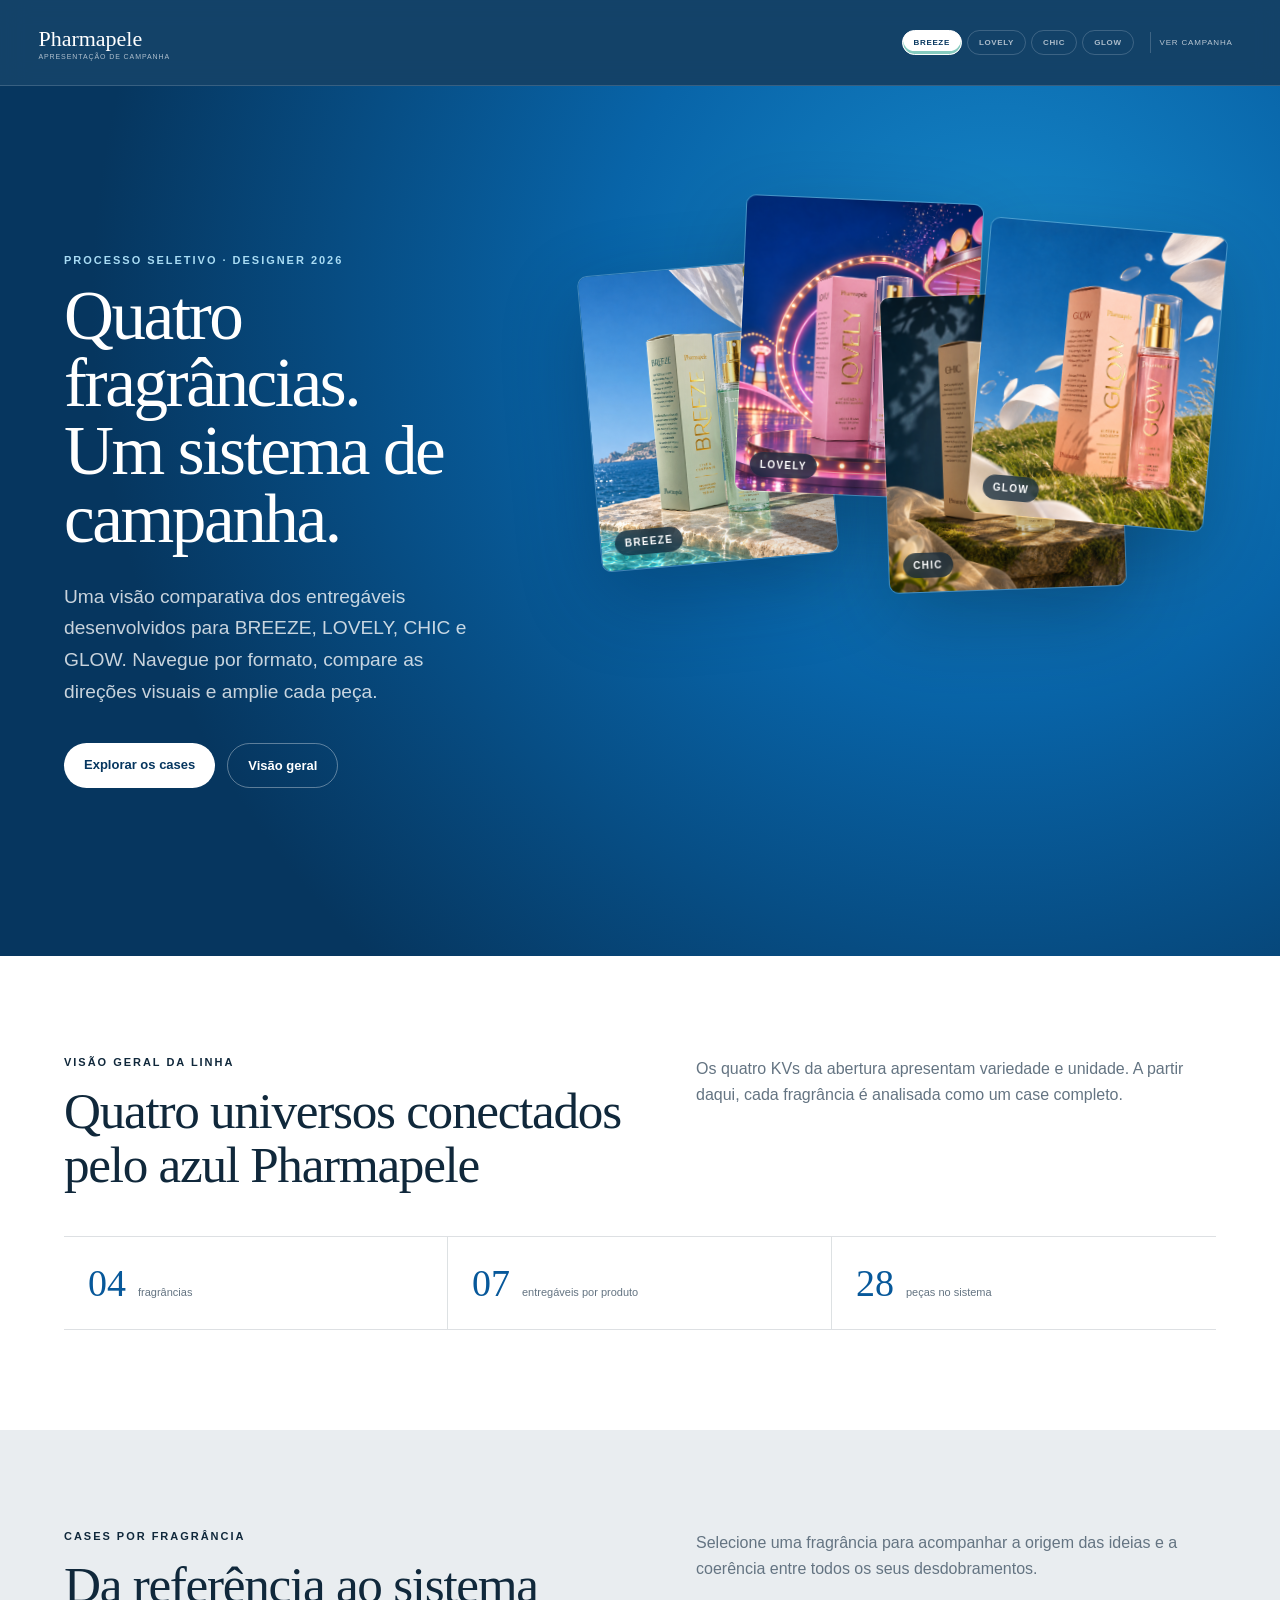
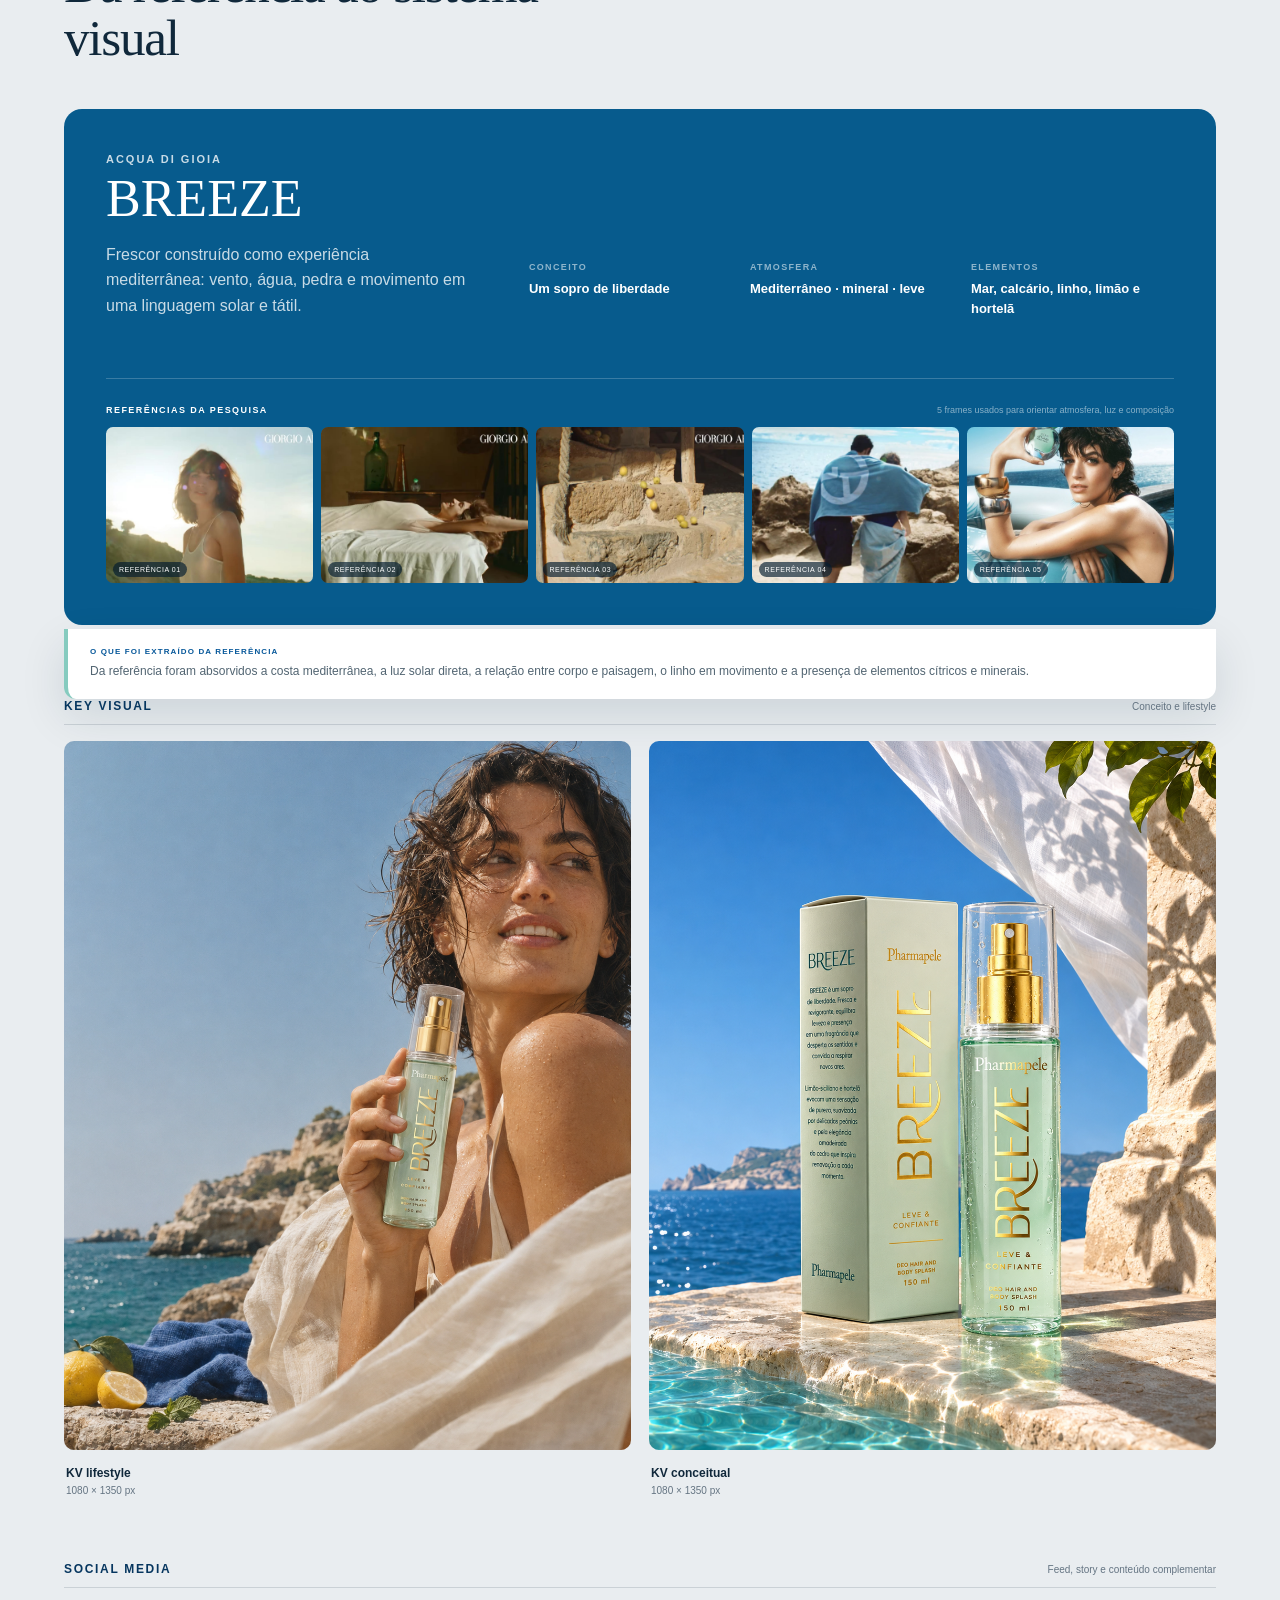
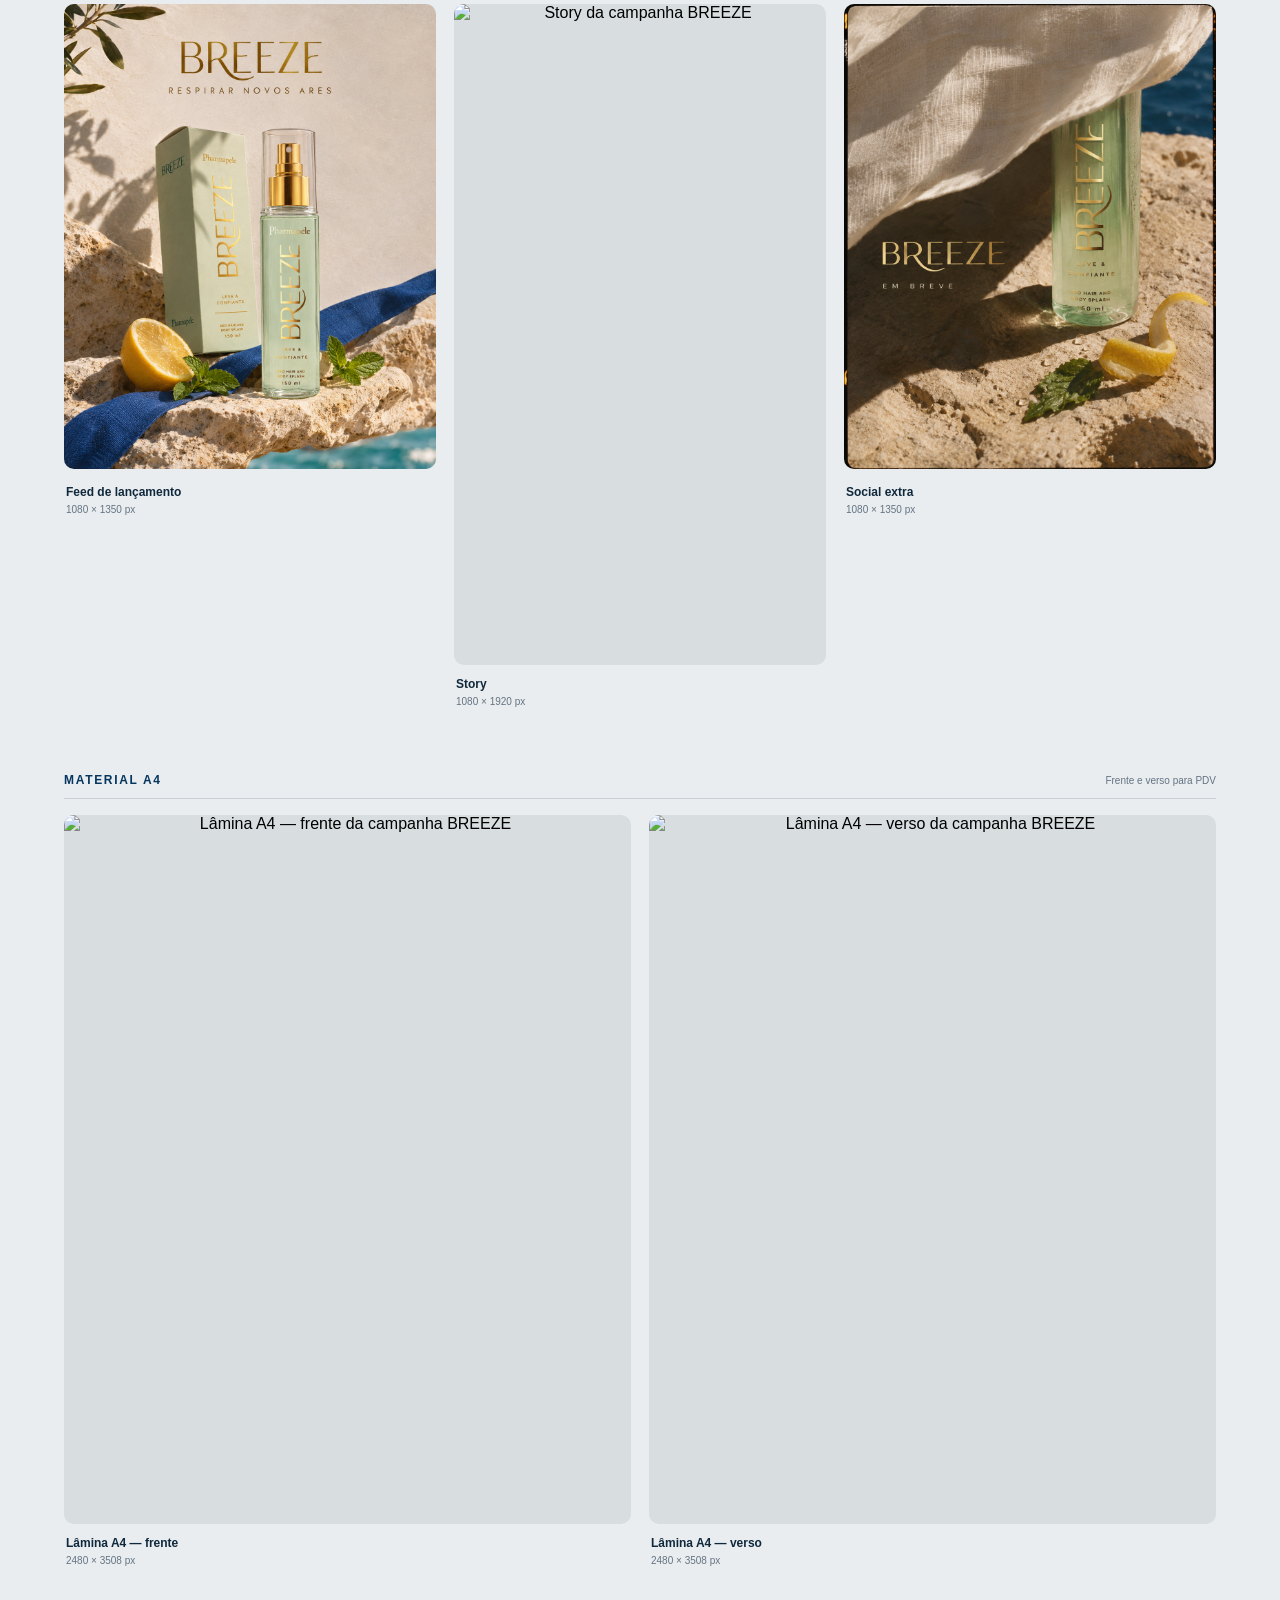
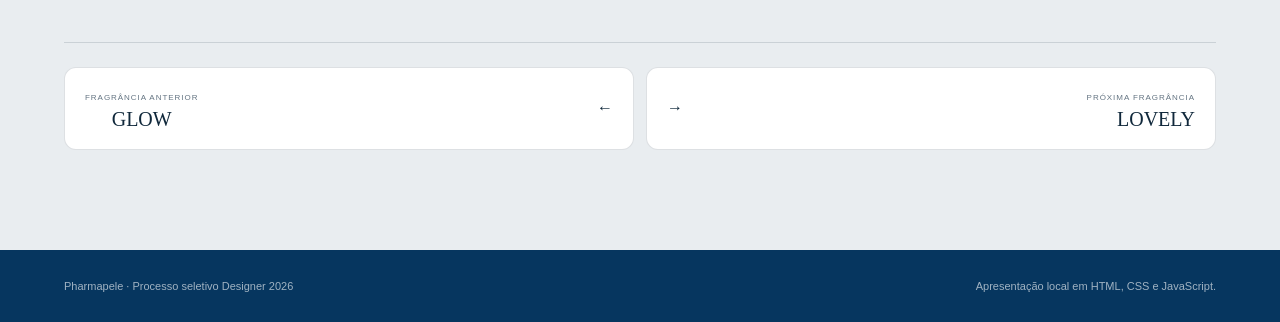
==== index.html @ 41d371fe "Commit inicial" ====
<!doctype html>
<html lang="pt-BR">
<head>
  <meta charset="utf-8">
  <meta name="viewport" content="width=device-width, initial-scale=1">
  <meta name="color-scheme" content="light">
  <title>Pharmapele — Sistema de Campanha</title>
  <link rel="stylesheet" href="styles.css">
</head>
<body>
  <header class="topbar">
    <a class="brand" href="#inicio" aria-label="Voltar ao início">
      <span class="brand-name">Pharmapele</span>
      <span class="brand-label">Apresentação de campanha</span>
    </a>
    <nav class="case-tabs" id="case-product-tabs" aria-label="Selecionar fragrância"></nav>
    <a class="header-scope-link" href="#case">Ver campanha</a>
  </header>

  <main>
    <section class="hero" id="inicio">
      <div class="hero-copy">
        <p class="eyebrow">Processo seletivo · Designer 2026</p>
        <h1>Quatro fragrâncias.<br>Um sistema de campanha.</h1>
        <p class="hero-intro">Uma visão comparativa dos entregáveis desenvolvidos para BREEZE, LOVELY, CHIC e GLOW. Navegue por formato, compare as direções visuais e amplie cada peça.</p>
        <div class="hero-actions">
          <a class="button button-primary" href="#case">Explorar os cases</a>
          <a class="button button-secondary" href="#visao-geral">Visão geral</a>
        </div>
      </div>
      <div class="hero-products" id="hero-products" aria-label="Produtos da campanha"></div>
    </section>

    <section class="scope" id="visao-geral">
      <div class="section-heading">
        <div>
          <p class="eyebrow">Visão geral da linha</p>
          <h2>Quatro universos conectados pelo azul Pharmapele</h2>
        </div>
        <p>Os quatro KVs da abertura apresentam variedade e unidade. A partir daqui, cada fragrância é analisada como um case completo.</p>
      </div>
      <div class="scope-summary">
        <div><strong>04</strong><span>fragrâncias</span></div>
        <div><strong>07</strong><span>entregáveis por produto</span></div>
        <div><strong>28</strong><span>peças no sistema</span></div>
      </div>
    </section>

    <section class="workspace" id="case">
      <div class="section-heading">
        <div>
          <p class="eyebrow">Cases por fragrância</p>
          <h2>Da referência ao sistema visual</h2>
        </div>
        <p>Selecione uma fragrância para acompanhar a origem das ideias e a coerência entre todos os seus desdobramentos.</p>
      </div>
      <div class="workspace-view" id="workspace-view"></div>
    </section>
  </main>

  <footer>
    <p>Pharmapele · Processo seletivo Designer 2026</p>
    <p>Apresentação local em HTML, CSS e JavaScript.</p>
  </footer>

  <dialog class="lightbox" id="lightbox" aria-labelledby="lightbox-title">
    <div class="lightbox-toolbar">
      <div>
        <span id="lightbox-product"></span>
        <h2 id="lightbox-title"></h2>
        <p id="lightbox-meta"></p>
      </div>
      <button class="icon-button" id="lightbox-close" type="button" aria-label="Fechar visualização">×</button>
    </div>
    <div class="lightbox-stage">
      <button class="lightbox-nav previous" id="lightbox-prev" type="button" aria-label="Imagem anterior">‹</button>
      <img id="lightbox-image" src="" alt="">
      <button class="lightbox-nav next" id="lightbox-next" type="button" aria-label="Próxima imagem">›</button>
    </div>
  </dialog>

  <script src="script.js"></script>
</body>
</html>
---- styles.css ----
:root {
  --blue: #07589a;
  --blue-deep: #06365f;
  --ink: #10283b;
  --muted: #647482;
  --paper: #f5f4ef;
  --white: #fff;
  --line: rgba(16, 40, 59, .14);
  --shadow: 0 18px 45px rgba(12, 38, 58, .12);
  --radius: 18px;
}

* { box-sizing: border-box; }
html { scroll-behavior: smooth; }
body {
  margin: 0;
  color: var(--ink);
  background: var(--paper);
  font-family: Inter, "Segoe UI", Arial, sans-serif;
  -webkit-font-smoothing: antialiased;
}
button, a { -webkit-tap-highlight-color: transparent; }
button { font: inherit; }
a { color: inherit; }
img { display: block; max-width: 100%; }

.topbar {
  position: sticky;
  z-index: 20;
  top: 0;
  display: flex;
  align-items: center;
  justify-content: space-between;
  min-height: 86px;
  padding: 9px clamp(18px, 3vw, 48px);
  color: var(--white);
  background: rgba(5, 55, 96, .94);
  border-bottom: 1px solid rgba(255,255,255,.16);
  backdrop-filter: blur(14px);
}
.brand { display: flex; flex-direction: column; flex: 0 0 auto; gap: 1px; margin-right: 24px; text-decoration: none; }
.brand-name { font-family: Georgia, serif; font-size: 22px; }
.brand-label { font-size: 7px; letter-spacing: .13em; text-transform: uppercase; opacity: .66; }
.case-tabs { display: flex; align-items: center; justify-content: center; gap: 5px; margin-left: auto; }
.case-tab { padding: 7px 11px; color: rgba(255,255,255,.65); background: transparent; border: 1px solid rgba(255,255,255,.18); border-radius: 999px; font-size: 8px; font-weight: 800; letter-spacing: .08em; cursor: pointer; }
.case-tab:hover { color: white; border-color: rgba(255,255,255,.5); }
.case-tab.active { color: var(--blue-deep); background: white; border-color: white; box-shadow: inset 0 -3px 0 var(--accent); }
.header-scope-link { flex: 0 0 auto; margin-left: 16px; padding: 6px 9px; color: rgba(255,255,255,.7); border-left: 1px solid rgba(255,255,255,.18); font-size: 8px; letter-spacing: .1em; text-decoration: none; text-transform: uppercase; }

main > section { padding: 100px clamp(24px, 5vw, 80px); }
.hero {
  min-height: calc(100vh - 76px);
  display: grid;
  grid-template-columns: minmax(330px, .82fr) minmax(520px, 1.18fr);
  align-items: center;
  gap: clamp(50px, 7vw, 120px);
  overflow: hidden;
  color: white;
  background: radial-gradient(circle at 78% 25%, #1688ca 0, #0864a8 33%, #06365f 76%);
}
.eyebrow { margin: 0 0 16px; font-size: 11px; font-weight: 700; letter-spacing: .18em; text-transform: uppercase; }
.hero .eyebrow { color: #a9dcf4; }
h1, h2, h3, p { margin-top: 0; }
h1 { margin-bottom: 28px; font-family: Georgia, serif; font-size: clamp(46px, 5.4vw, 82px); font-weight: 400; line-height: .98; letter-spacing: -.035em; }
.hero-intro { max-width: 590px; color: rgba(255,255,255,.78); font-size: clamp(16px, 1.5vw, 20px); line-height: 1.65; }
.hero-actions { display: flex; flex-wrap: wrap; gap: 12px; margin-top: 36px; }
.button { padding: 14px 20px; border-radius: 999px; font-size: 13px; font-weight: 700; text-decoration: none; }
.button-primary { color: var(--blue-deep); background: white; }
.button-secondary { color: white; border: 1px solid rgba(255,255,255,.35); }

.hero-products { position: relative; height: min(70vw, 670px); min-height: 530px; }
.hero-card {
  position: absolute;
  width: 38%;
  overflow: hidden;
  border: 1px solid rgba(255,255,255,.24);
  border-radius: 10px;
  box-shadow: 0 28px 80px rgba(0, 28, 54, .32);
  transform: rotate(var(--rotate));
  transition: transform .35s ease;
}
.hero-card:hover { transform: rotate(0) translateY(-10px); z-index: 5; }
.hero-card img { width: 100%; aspect-ratio: 4/5; object-fit: cover; }
.hero-card:nth-child(1) { left: 0; top: 12%; --rotate: -5deg; }
.hero-card:nth-child(2) { left: 24%; top: 2%; --rotate: 2.5deg; }
.hero-card:nth-child(3) { left: 47%; top: 16%; --rotate: -2deg; }
.hero-card:nth-child(4) { left: 62%; top: 6%; --rotate: 5deg; }
.hero-card span { position: absolute; left: 14px; bottom: 14px; padding: 7px 10px; color: white; background: rgba(4,31,53,.7); border-radius: 999px; font-size: 10px; font-weight: 800; letter-spacing: .13em; backdrop-filter: blur(8px); }

.section-heading { display: flex; justify-content: space-between; gap: 50px; margin-bottom: 44px; }
.section-heading > p { max-width: 520px; color: var(--muted); line-height: 1.65; }
h2 { margin-bottom: 0; font-family: Georgia, serif; font-size: clamp(34px, 4vw, 58px); font-weight: 400; line-height: 1.05; letter-spacing: -.025em; }
.scope { background: white; }
.scope-summary { display: grid; grid-template-columns: repeat(3, 1fr); border-top: 1px solid var(--line); border-bottom: 1px solid var(--line); }
.scope-summary div { display: flex; align-items: baseline; gap: 12px; padding: 24px; border-right: 1px solid var(--line); }
.scope-summary div:last-child { border-right: 0; }
.scope-summary strong { color: var(--blue); font: 38px Georgia, serif; }
.scope-summary span { color: var(--muted); font-size: 11px; }
.scope-grid { display: grid; grid-template-columns: repeat(7, 1fr); gap: 12px; }
.scope-card { min-height: 165px; padding: 20px; background: var(--paper); border: 1px solid var(--line); border-radius: 12px; }
.scope-number { display: block; margin-bottom: 38px; color: var(--blue); font: 38px Georgia, serif; }
.scope-card h3 { margin-bottom: 7px; font-size: 13px; }
.scope-card p { margin: 0; color: var(--muted); font-size: 11px; line-height: 1.45; }

.workspace { background: #e9edf0; }
.filter-label { display: block; margin-bottom: 10px; color: var(--muted); font-size: 9px; font-weight: 800; letter-spacing: .17em; text-transform: uppercase; }
.filter-bar { display: flex; flex-wrap: wrap; gap: 8px; }
.deliverable-filter-groups { align-items: flex-end; gap: 12px 18px; }
.filter-cluster { display: flex; flex-wrap: wrap; align-items: center; gap: 7px; padding-right: 18px; border-right: 1px solid var(--line); }
.filter-cluster:last-child { padding-right: 0; border-right: 0; }
.filter-cluster-name { margin-right: 3px; padding: 10px 12px; color: var(--ink); background: rgba(255,255,255,.62); border: 1px solid rgba(16,40,59,.2); border-radius: 999px; font-size: 9px; font-weight: 800; letter-spacing: .12em; text-transform: uppercase; cursor: pointer; }
.filter-cluster-name:hover { background: white; border-color: rgba(16,40,59,.38); }
.filter-cluster-name.active { color: white; background: var(--blue); border-color: var(--blue); }
.filter-button { padding: 10px 15px; color: var(--muted); background: transparent; border: 1px solid var(--line); border-radius: 999px; cursor: pointer; }
.filter-button:hover { color: var(--ink); border-color: rgba(16,40,59,.35); }
.filter-button.active { color: white; background: var(--blue-deep); border-color: var(--blue-deep); }
.matrix-wrap { overflow-x: auto; padding-bottom: 10px; }
.matrix { display: grid; gap: 10px; align-items: start; }
.matrix-head { padding: 13px 10px; font-size: 11px; font-weight: 800; letter-spacing: .14em; text-transform: uppercase; }
.matrix-head.product { border-top: 3px solid var(--accent); }
.matrix-head.deliverable { min-width: 0; border-top: 3px solid rgba(7,88,154,.26); }
.matrix-head.deliverable span { display: block; margin-bottom: 5px; color: var(--blue); font-size: 7px; letter-spacing: .12em; }
.matrix-head.deliverable strong { display: block; overflow: hidden; font-size: 9px; letter-spacing: .08em; text-overflow: ellipsis; white-space: nowrap; }
.matrix-product-label { display: flex; min-height: 120px; flex-direction: column; justify-content: center; padding: 16px; color: white; background: var(--product-panel); border-left: 4px solid var(--accent); border-radius: 10px; }
.matrix-product-label strong { font: 23px Georgia, serif; }
.matrix-product-label span { margin-top: 7px; color: rgba(255,255,255,.68); font-size: 8px; line-height: 1.35; }
.matrix .art-card { align-self: start; width: 100%; }
.matrix .art-card img,
.matrix .art-card.story img { height: auto; aspect-ratio: 4 / 5; object-fit: cover; object-position: top; }
.matrix-group-label { grid-column: 1 / -1; margin-top: 16px; padding: 12px 14px 8px; color: var(--blue-deep); border-bottom: 1px solid rgba(16,40,59,.18); font-size: 10px; font-weight: 800; letter-spacing: .16em; text-transform: uppercase; }
.product-carousels { display: grid; gap: 34px; }
.product-carousel { min-width: 0; padding: 20px; background: rgba(255,255,255,.62); border: 1px solid rgba(16,40,59,.1); border-radius: 16px; box-shadow: 0 12px 32px rgba(12,38,58,.06); }
.carousel-header { display: flex; align-items: center; justify-content: space-between; gap: 20px; margin-bottom: 15px; }
.carousel-title { display: flex; align-items: center; gap: 14px; min-width: 0; }
.carousel-title::before { content: ""; width: 4px; height: 34px; flex: 0 0 auto; background: var(--accent); border-radius: 999px; }
.carousel-title strong { display: block; font: 25px Georgia, serif; }
.carousel-title span { display: block; margin-top: 2px; color: var(--muted); font-size: 9px; }
.carousel-actions { display: flex; gap: 6px; }
.carousel-control { width: 32px; height: 32px; padding: 0; color: var(--blue-deep); background: white; border: 1px solid var(--line); border-radius: 50%; font-size: 20px; line-height: 1; cursor: pointer; }
.carousel-control:hover { color: white; background: var(--blue); border-color: var(--blue); }
.carousel-track { display: flex; gap: 14px; overflow-x: auto; padding: 2px 2px 12px; scroll-behavior: smooth; scroll-snap-type: x mandatory; scrollbar-width: thin; scrollbar-color: rgba(7,88,154,.4) rgba(7,88,154,.08); }
.carousel-track::-webkit-scrollbar { height: 6px; }
.carousel-track::-webkit-scrollbar-track { background: rgba(7,88,154,.08); border-radius: 999px; }
.carousel-track::-webkit-scrollbar-thumb { background: rgba(7,88,154,.4); border-radius: 999px; }
.carousel-item { flex: 0 0 clamp(235px, 23vw, 310px); margin: 0; scroll-snap-align: start; content-visibility: auto; contain-intrinsic-size: 280px 390px; }
.carousel-item .art-card { width: 100%; }
.carousel-item .art-card img,
.carousel-item .art-card.story img { width: 100%; height: auto; aspect-ratio: 4 / 5; object-fit: cover; object-position: top; }
.carousel-item figcaption { display: flex; align-items: flex-start; justify-content: space-between; gap: 10px; padding: 10px 2px 0; }
.carousel-item figcaption div { min-width: 0; }
.carousel-item figcaption strong { display: block; overflow: hidden; font-size: 10px; text-overflow: ellipsis; white-space: nowrap; }
.carousel-item figcaption span { color: var(--muted); font-size: 8px; }
.carousel-group-tag { flex: 0 0 auto; padding: 4px 6px; color: var(--blue); background: rgba(7,88,154,.08); border-radius: 999px; font-size: 7px; font-weight: 800; letter-spacing: .08em; text-transform: uppercase; }
.matrix-label { display: flex; flex-direction: column; justify-content: center; padding: 14px; background: rgba(255,255,255,.55); border-radius: 10px; }
.matrix-label strong { font-size: 13px; }
.matrix-label span { margin-top: 5px; color: var(--muted); font-size: 10px; }
.art-card { position: relative; overflow: hidden; padding: 0; background: #d8dde0; border: 0; border-radius: 10px; cursor: zoom-in; }
.art-card img { width: 100%; height: 100%; aspect-ratio: 4/5; object-fit: cover; transition: transform .4s ease; }
.art-card.story img { aspect-ratio: 9/16; }
.art-card:hover img { transform: scale(1.025); }
.art-card::after { content: "Ampliar"; position: absolute; right: 10px; bottom: 10px; padding: 6px 9px; color: white; background: rgba(5,40,65,.72); border-radius: 999px; font-size: 9px; font-weight: 700; letter-spacing: .08em; opacity: 0; transform: translateY(5px); transition: .25s; }
.art-card:hover::after { opacity: 1; transform: none; }

.workspace-view { animation: reveal .35s ease; }
@keyframes reveal { from { opacity: 0; transform: translateY(8px); } }
.campaign-intro { display: grid; grid-template-columns: .72fr 1.28fr; gap: 60px; align-items: end; margin: 32px 0; padding: 42px; color: white; background: var(--panel); border-radius: var(--radius); }
.campaign-intro h3 { margin-bottom: 14px; font: 52px Georgia, serif; }
.campaign-intro p { margin-bottom: 0; color: rgba(255,255,255,.78); line-height: 1.6; }
.campaign-meta { display: grid; grid-template-columns: repeat(3, 1fr); gap: 18px; }
.campaign-meta span { display: block; margin-bottom: 7px; color: rgba(255,255,255,.55); font-size: 9px; font-weight: 700; letter-spacing: .15em; text-transform: uppercase; }
.campaign-meta strong { font-size: 13px; line-height: 1.45; }
.reference-block { grid-column: 1 / -1; padding-top: 26px; border-top: 1px solid rgba(255,255,255,.2); }
.reference-heading { display: flex; justify-content: space-between; gap: 20px; margin-bottom: 12px; }
.reference-heading strong { font-size: 9px; letter-spacing: .16em; text-transform: uppercase; }
.reference-heading span { color: rgba(255,255,255,.52); font-size: 9px; }
.reference-gallery { display: grid; grid-template-columns: repeat(5, minmax(0, 1fr)); gap: 8px; }
.reference-gallery figure { position: relative; margin: 0; overflow: hidden; background: rgba(255,255,255,.08); border-radius: 7px; }
.reference-gallery img { width: 100%; aspect-ratio: 4 / 3; object-fit: cover; filter: saturate(.92); transition: transform .35s ease, filter .35s ease; }
.reference-gallery figure:hover img { transform: scale(1.035); filter: saturate(1.05); }
.reference-gallery figcaption { position: absolute; left: 7px; bottom: 6px; padding: 4px 6px; color: white; background: rgba(3,28,48,.66); border-radius: 999px; font-size: 7px; letter-spacing: .08em; text-transform: uppercase; }
.reference-extraction { grid-column: 1 / -1; margin: -28px 0 0; padding: 18px 22px; color: var(--ink); background: white; border-left: 4px solid var(--accent); border-radius: 0 0 12px 12px; box-shadow: var(--shadow); }
.reference-extraction span { display: block; margin-bottom: 6px; color: var(--blue); font-size: 8px; font-weight: 800; letter-spacing: .14em; text-transform: uppercase; }
.reference-extraction p { margin: 0; color: #526572; font-size: 12px; line-height: 1.6; }
.campaign-groups { display: grid; gap: 42px; }
.campaign-group { min-width: 0; }
.campaign-group-heading { display: flex; align-items: baseline; justify-content: space-between; gap: 20px; margin: 0 0 16px; padding-bottom: 11px; border-bottom: 1px solid var(--line); }
.campaign-group-heading h4 { margin: 0; color: var(--blue-deep); font-size: 12px; letter-spacing: .14em; text-transform: uppercase; }
.campaign-group-heading span { color: var(--muted); font-size: 10px; }
.campaign-group-grid { display: grid; grid-template-columns: repeat(var(--columns), minmax(0, 1fr)); gap: 18px; align-items: start; }
.campaign-item { margin: 0; }
.campaign-item .art-card { width: 100%; }
.campaign-item figcaption { padding: 12px 2px 22px; }
.campaign-item strong { display: block; font-size: 12px; }
.campaign-item span { color: var(--muted); font-size: 10px; }
.case-navigation { display: grid; grid-template-columns: 1fr 1fr; gap: 12px; margin-top: 52px; padding-top: 24px; border-top: 1px solid var(--line); }
.case-nav-button { display: flex; align-items: center; justify-content: space-between; padding: 18px 20px; color: var(--ink); background: white; border: 1px solid var(--line); border-radius: 12px; cursor: pointer; }
.case-nav-button:hover { border-color: rgba(7,88,154,.45); box-shadow: 0 10px 24px rgba(12,38,58,.08); }
.case-nav-button.next { text-align: right; }
.case-nav-button span { color: var(--muted); font-size: 8px; letter-spacing: .12em; text-transform: uppercase; }
.case-nav-button strong { display: block; margin-top: 4px; font: 20px Georgia, serif; }

footer { display: flex; justify-content: space-between; gap: 20px; padding: 30px clamp(24px, 5vw, 80px); color: rgba(255,255,255,.62); background: var(--blue-deep); font-size: 11px; }
footer p { margin: 0; }

.lightbox { width: min(96vw, 1500px); height: 94vh; padding: 0; color: white; background: #071722; border: 0; border-radius: 14px; box-shadow: 0 30px 100px rgba(0,0,0,.55); }
.lightbox::backdrop { background: rgba(1,13,22,.88); backdrop-filter: blur(7px); }
.lightbox-toolbar { display: flex; align-items: flex-start; justify-content: space-between; min-height: 86px; padding: 18px 22px; border-bottom: 1px solid rgba(255,255,255,.12); }
.lightbox-toolbar span { color: #80c5ee; font-size: 9px; font-weight: 800; letter-spacing: .16em; }
.lightbox-toolbar h2 { margin: 4px 0; font: 20px Inter, sans-serif; }
.lightbox-toolbar p { margin: 0; color: rgba(255,255,255,.55); font-size: 11px; }
.icon-button { color: white; background: transparent; border: 0; font-size: 34px; cursor: pointer; }
.lightbox-stage { position: relative; display: grid; place-items: center; height: calc(94vh - 86px); padding: 22px 80px; }
.lightbox-stage img { max-width: 100%; max-height: 100%; object-fit: contain; box-shadow: 0 18px 60px rgba(0,0,0,.3); }
.lightbox-nav { position: absolute; z-index: 2; top: 50%; width: 48px; height: 48px; color: white; background: rgba(255,255,255,.1); border: 1px solid rgba(255,255,255,.18); border-radius: 50%; font-size: 34px; cursor: pointer; transform: translateY(-50%); }
.lightbox-nav:hover { background: rgba(255,255,255,.2); }
.lightbox-nav.previous { left: 18px; }
.lightbox-nav.next { right: 18px; }

@media (max-width: 1050px) {
  .topbar { overflow-x: auto; }
  .hero { grid-template-columns: 1fr; padding-top: 80px; }
  .hero-products { height: 560px; }
  .scope-grid { grid-template-columns: repeat(4, 1fr); }
  .campaign-group-grid { grid-template-columns: repeat(2, minmax(0, 1fr)); }
}
@media (max-width: 720px) {
  .topbar { min-height: 78px; padding-left: 14px; padding-right: 14px; }
  .brand { position: sticky; left: 0; z-index: 2; padding-right: 14px; background: var(--blue-deep); }
  .brand-label, .header-scope-link { display: none; }
  .case-tabs { min-width: 300px; margin-left: 4px; }
  main > section { padding: 72px 20px; }
  .hero { min-height: auto; }
  .hero-products { min-height: 400px; height: 100vw; }
  .hero-card { width: 46%; }
  .hero-card:nth-child(1) { left: 0; }
  .hero-card:nth-child(2) { left: 25%; }
  .hero-card:nth-child(3) { left: 45%; top: 23%; }
  .hero-card:nth-child(4) { left: 54%; top: 7%; }
  .section-heading { display: block; }
  .section-heading > p { margin-top: 18px; }
  .scope-grid { grid-template-columns: repeat(2, 1fr); }
  .campaign-intro { grid-template-columns: 1fr; padding: 28px; }
  .campaign-meta { grid-template-columns: 1fr; }
  .reference-gallery { grid-template-columns: repeat(5, 120px); overflow-x: auto; padding-bottom: 6px; }
  .product-carousel { padding: 14px; }
  .carousel-item { flex-basis: min(76vw, 280px); }
  .scope-summary { grid-template-columns: 1fr; }
  .scope-summary div { border-right: 0; border-bottom: 1px solid var(--line); }
  .scope-summary div:last-child { border-bottom: 0; }
  .campaign-group-grid { gap: 10px; }
  .lightbox-stage { padding: 16px 54px; }
  footer { display: block; }
  footer p + p { margin-top: 8px; }
}
@media (max-width: 430px) {
  .scope-grid, .campaign-group-grid { grid-template-columns: 1fr; }
  .filter-cluster { width: 100%; padding: 0 0 10px; border-right: 0; border-bottom: 1px solid var(--line); }
  .filter-cluster:last-child { border-bottom: 0; }
}

@media (prefers-reduced-motion: reduce) {
  html { scroll-behavior: auto; }
  *, *::before, *::after { transition: none !important; animation: none !important; }
}
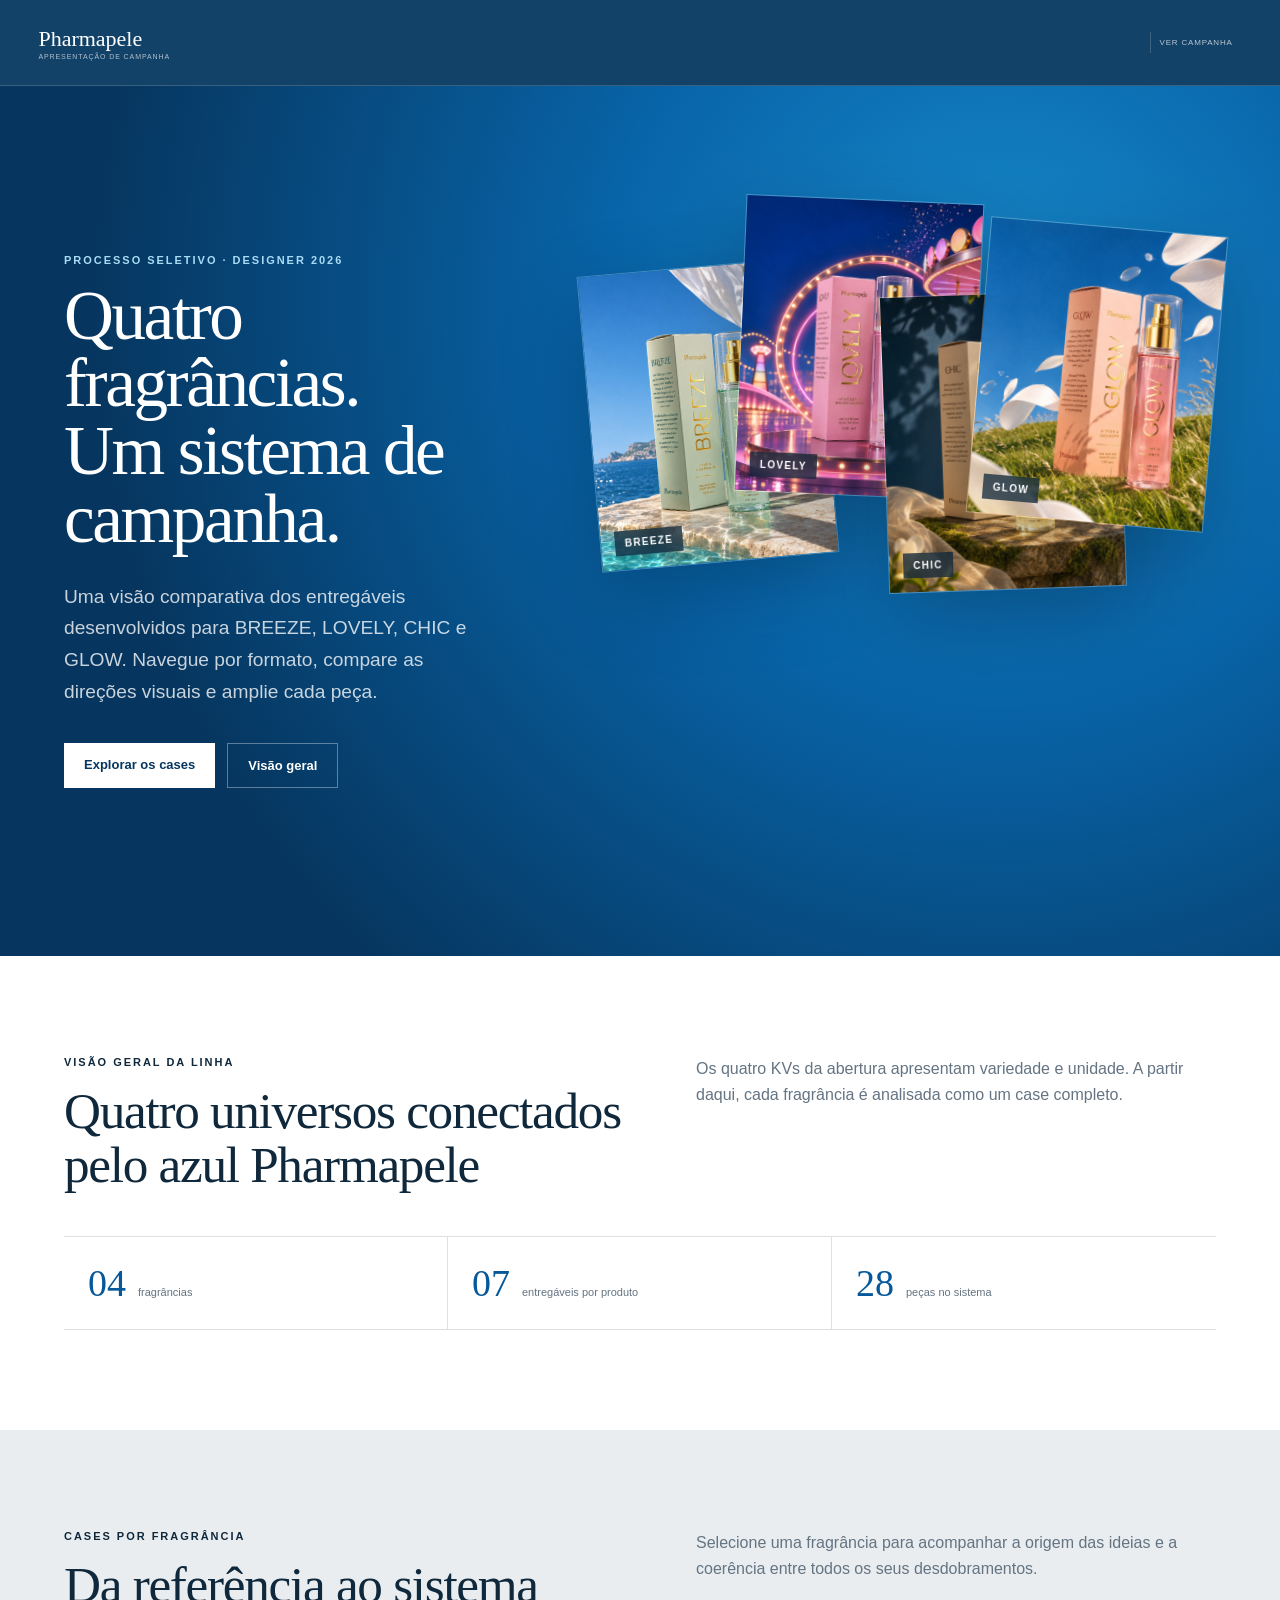
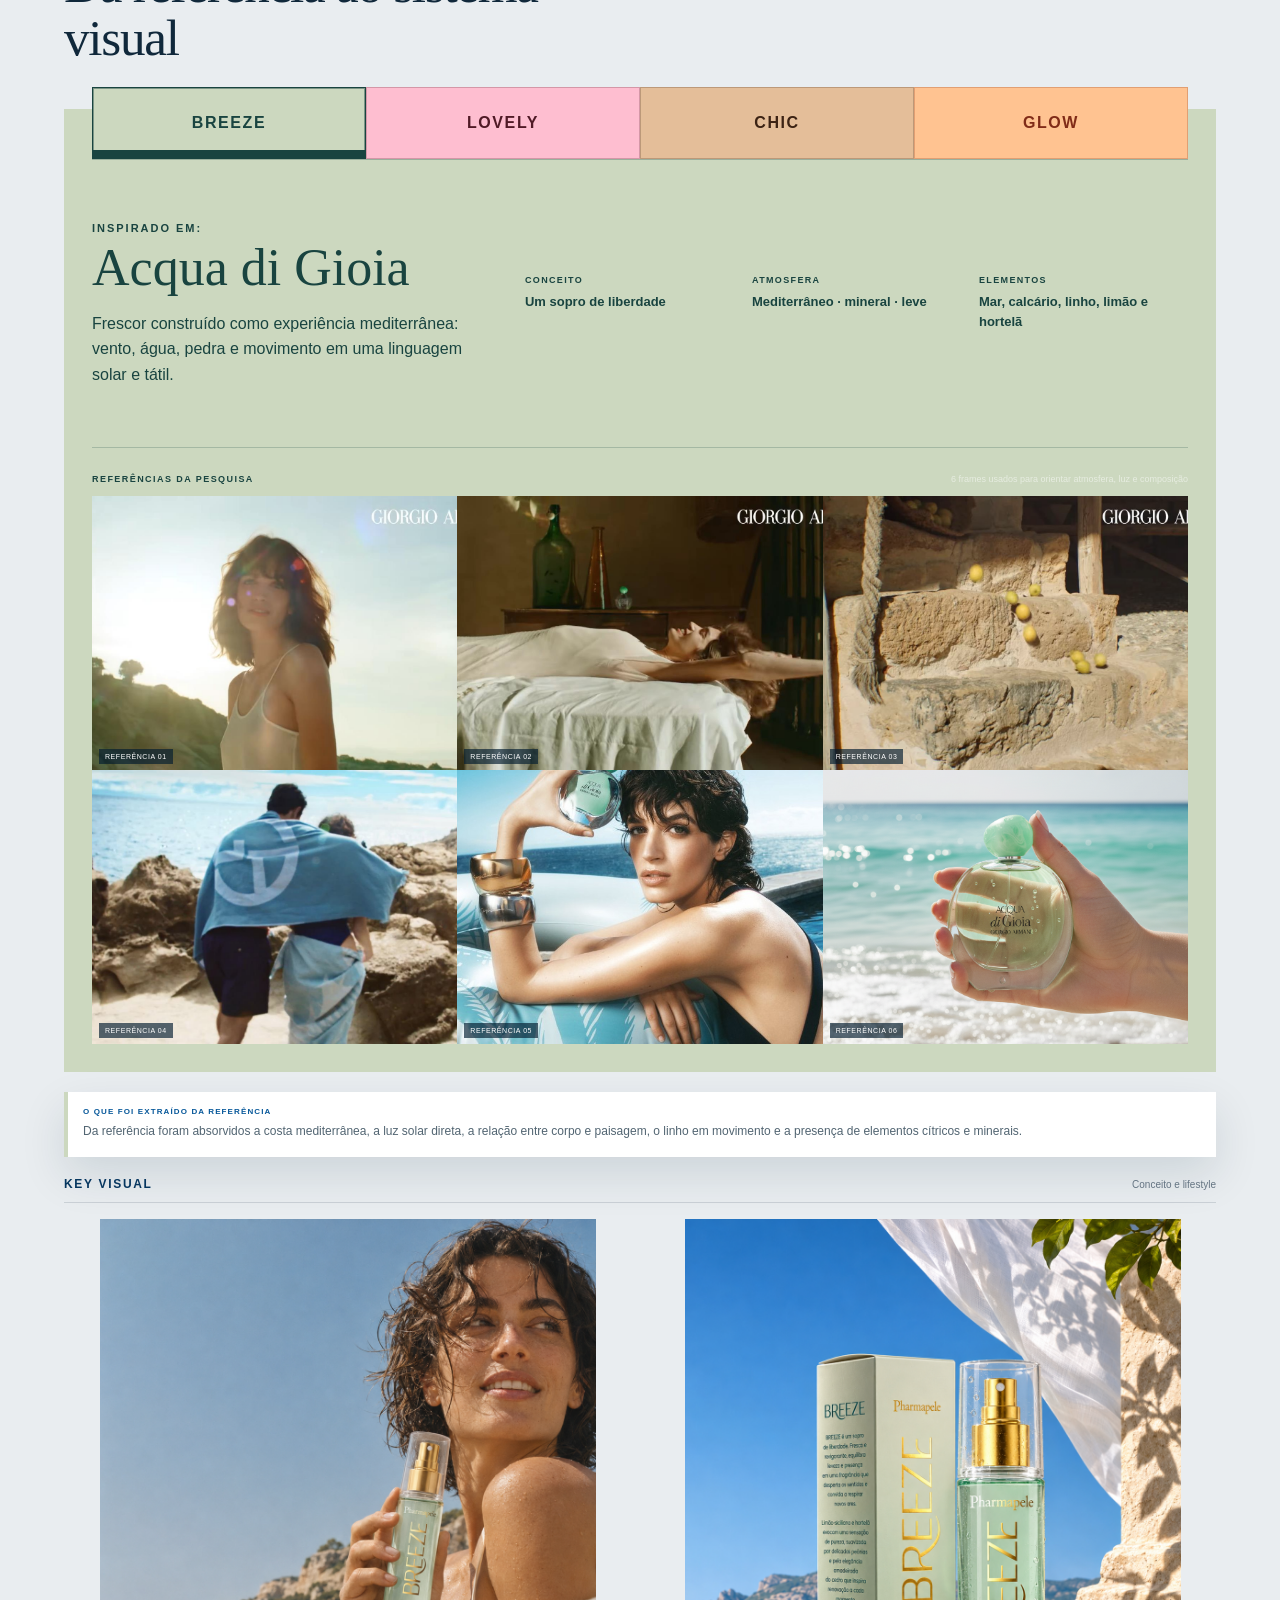
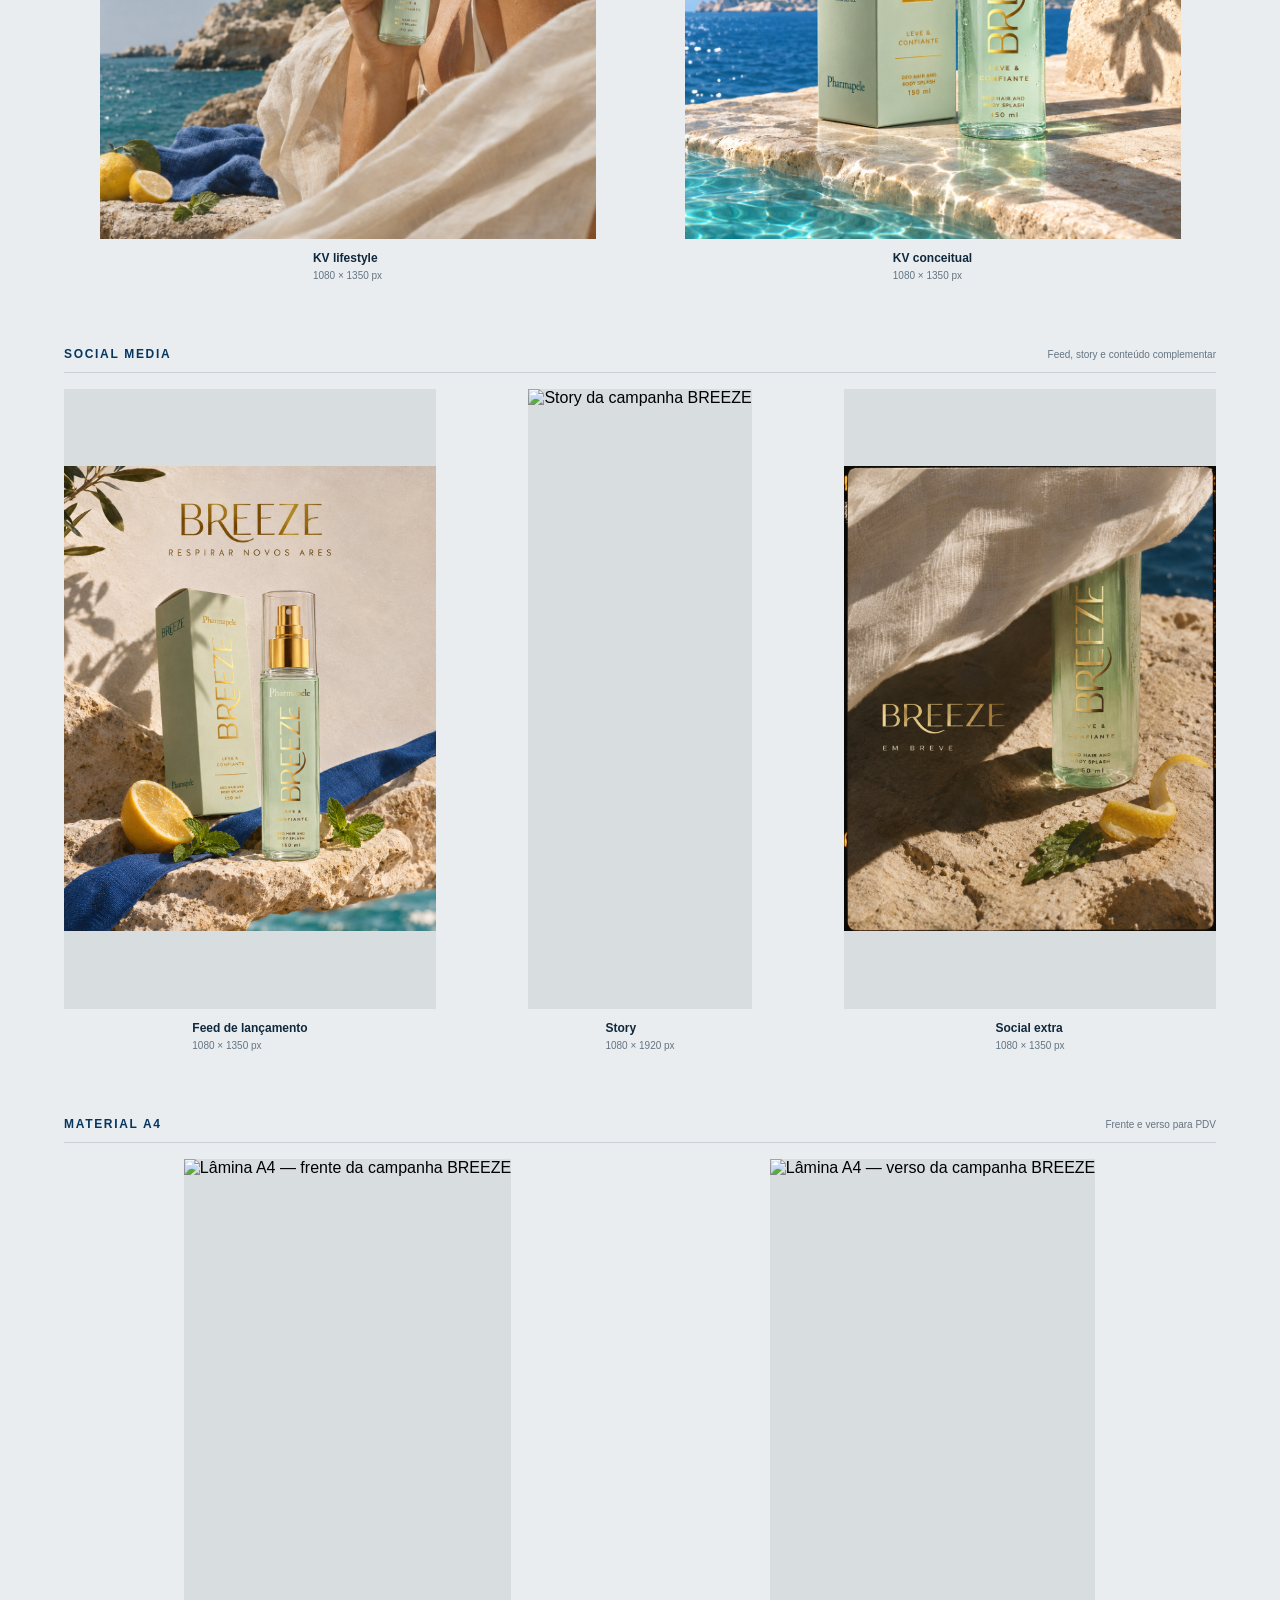
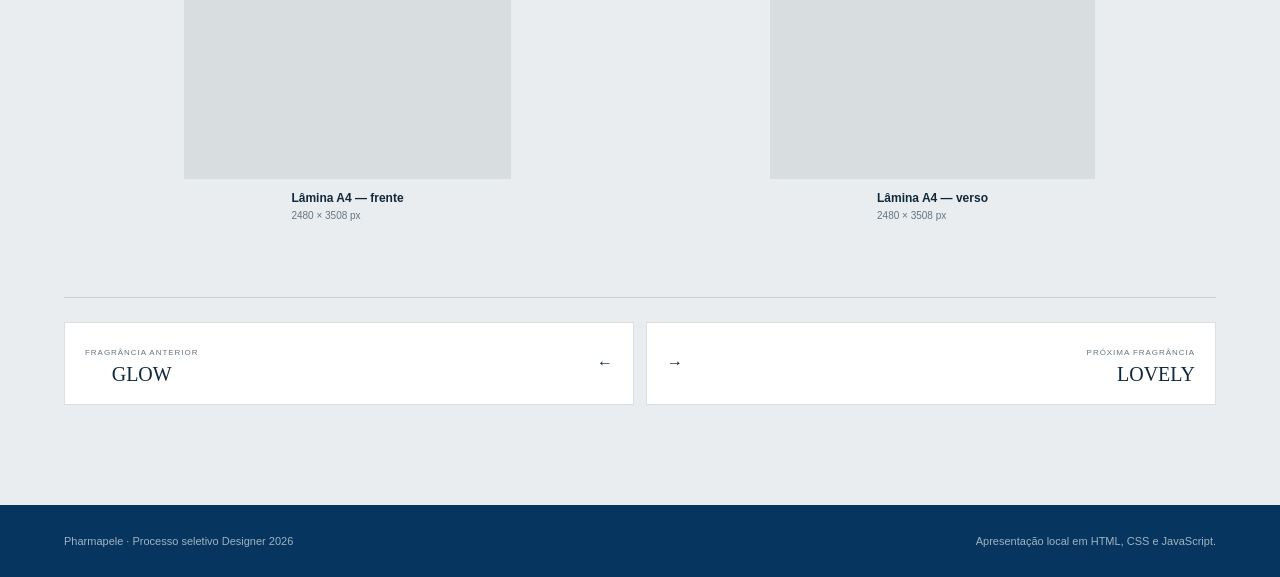
==== commit 7a0db26a: "interface dos entregáveis" ====
--- a/index.html
+++ b/index.html
@@ -13,7 +13,6 @@
       <span class="brand-name">Pharmapele</span>
       <span class="brand-label">Apresentação de campanha</span>
     </a>
-    <nav class="case-tabs" id="case-product-tabs" aria-label="Selecionar fragrância"></nav>
     <a class="header-scope-link" href="#case">Ver campanha</a>
   </header>
 
@@ -82,3 +81,4 @@
   <script src="script.js"></script>
 </body>
 </html>
+
--- a/styles.css
+++ b/styles.css
@@ -7,10 +7,10 @@
   --white: #fff;
   --line: rgba(16, 40, 59, .14);
   --shadow: 0 18px 45px rgba(12, 38, 58, .12);
-  --radius: 18px;
-}
-
-* { box-sizing: border-box; }
+  --radius: 0;
+}
+
+*, *::before, *::after { box-sizing: border-box; border-radius: 0 !important; }
 html { scroll-behavior: smooth; }
 body {
   margin: 0;
@@ -41,10 +41,10 @@
 .brand { display: flex; flex-direction: column; flex: 0 0 auto; gap: 1px; margin-right: 24px; text-decoration: none; }
 .brand-name { font-family: Georgia, serif; font-size: 22px; }
 .brand-label { font-size: 7px; letter-spacing: .13em; text-transform: uppercase; opacity: .66; }
-.case-tabs { display: flex; align-items: center; justify-content: center; gap: 5px; margin-left: auto; }
-.case-tab { padding: 7px 11px; color: rgba(255,255,255,.65); background: transparent; border: 1px solid rgba(255,255,255,.18); border-radius: 999px; font-size: 8px; font-weight: 800; letter-spacing: .08em; cursor: pointer; }
-.case-tab:hover { color: white; border-color: rgba(255,255,255,.5); }
-.case-tab.active { color: var(--blue-deep); background: white; border-color: white; box-shadow: inset 0 -3px 0 var(--accent); }
+.case-tabs {display: flex;align-items: stretch;justify-content: stretch;flex-wrap: nowrap;width: 100%;gap: 0;margin: -50px 0 0;}
+.case-tab { flex: 1 1 0; min-width: 0; min-height: 72px; padding: 16px 10px; color: var(--tab-text); background: var(--tab-color); border: 1px solid color-mix(in srgb, var(--tab-text) 24%, transparent); opacity: 1; font-size: clamp(13px, 1.25vw, 18px); font-weight: 800; letter-spacing: .1em; cursor: pointer; transition: opacity .2s ease, box-shadow .2s ease, filter .2s ease; }
+.case-tab:hover { color: var(--tab-text); border-color: color-mix(in srgb, var(--tab-text) 55%, transparent); opacity: 1; filter: saturate(1.08); }
+.case-tab.active { color: var(--tab-text); background: var(--tab-color); border-color: var(--tab-accent); opacity: 1; box-shadow: inset 0 -8px 0 var(--tab-accent), inset 0 0 0 1px color-mix(in srgb, var(--tab-accent) 45%, transparent); }
 .header-scope-link { flex: 0 0 auto; margin-left: 16px; padding: 6px 9px; color: rgba(255,255,255,.7); border-left: 1px solid rgba(255,255,255,.18); font-size: 8px; letter-spacing: .1em; text-decoration: none; text-transform: uppercase; }
 
 main > section { padding: 100px clamp(24px, 5vw, 80px); }
@@ -124,9 +124,9 @@
 .matrix-product-label { display: flex; min-height: 120px; flex-direction: column; justify-content: center; padding: 16px; color: white; background: var(--product-panel); border-left: 4px solid var(--accent); border-radius: 10px; }
 .matrix-product-label strong { font: 23px Georgia, serif; }
 .matrix-product-label span { margin-top: 7px; color: rgba(255,255,255,.68); font-size: 8px; line-height: 1.35; }
-.matrix .art-card { align-self: start; width: 100%; }
+.matrix .art-card { align-self: start; justify-self: center; width: fit-content; max-width: 100%; }
 .matrix .art-card img,
-.matrix .art-card.story img { height: auto; aspect-ratio: 4 / 5; object-fit: cover; object-position: top; }
+.matrix .art-card.story img { width: auto; max-width: 100%; height: clamp(240px, 34vw, 460px); aspect-ratio: auto; object-fit: contain; object-position: center; }
 .matrix-group-label { grid-column: 1 / -1; margin-top: 16px; padding: 12px 14px 8px; color: var(--blue-deep); border-bottom: 1px solid rgba(16,40,59,.18); font-size: 10px; font-weight: 800; letter-spacing: .16em; text-transform: uppercase; }
 .product-carousels { display: grid; gap: 34px; }
 .product-carousel { min-width: 0; padding: 20px; background: rgba(255,255,255,.62); border: 1px solid rgba(16,40,59,.1); border-radius: 16px; box-shadow: 0 12px 32px rgba(12,38,58,.06); }
@@ -143,9 +143,9 @@
 .carousel-track::-webkit-scrollbar-track { background: rgba(7,88,154,.08); border-radius: 999px; }
 .carousel-track::-webkit-scrollbar-thumb { background: rgba(7,88,154,.4); border-radius: 999px; }
 .carousel-item { flex: 0 0 clamp(235px, 23vw, 310px); margin: 0; scroll-snap-align: start; content-visibility: auto; contain-intrinsic-size: 280px 390px; }
-.carousel-item .art-card { width: 100%; }
+.carousel-item .art-card { width: fit-content; max-width: 100%; margin-inline: auto; }
 .carousel-item .art-card img,
-.carousel-item .art-card.story img { width: 100%; height: auto; aspect-ratio: 4 / 5; object-fit: cover; object-position: top; }
+.carousel-item .art-card.story img { width: auto; max-width: 100%; height: clamp(300px, 48vw, 500px); aspect-ratio: auto; object-fit: contain; object-position: center; }
 .carousel-item figcaption { display: flex; align-items: flex-start; justify-content: space-between; gap: 10px; padding: 10px 2px 0; }
 .carousel-item figcaption div { min-width: 0; }
 .carousel-item figcaption strong { display: block; overflow: hidden; font-size: 10px; text-overflow: ellipsis; white-space: nowrap; }
@@ -154,31 +154,32 @@
 .matrix-label { display: flex; flex-direction: column; justify-content: center; padding: 14px; background: rgba(255,255,255,.55); border-radius: 10px; }
 .matrix-label strong { font-size: 13px; }
 .matrix-label span { margin-top: 5px; color: var(--muted); font-size: 10px; }
-.art-card { position: relative; overflow: hidden; padding: 0; background: #d8dde0; border: 0; border-radius: 10px; cursor: zoom-in; }
-.art-card img { width: 100%; height: 100%; aspect-ratio: 4/5; object-fit: cover; transition: transform .4s ease; }
-.art-card.story img { aspect-ratio: 9/16; }
+.art-card { position: relative; display: block; overflow: hidden; width: fit-content; max-width: 100%; padding: 0; background: #d8dde0; border: 0; border-radius: 0; cursor: zoom-in; }
+.art-card img { display: block; width: auto; max-width: 100%; height: clamp(320px, 52vw, 620px); max-height: 72vh; aspect-ratio: auto; object-fit: contain; object-position: center; transition: transform .4s ease; }
+.art-card.story img { aspect-ratio: auto; }
 .art-card:hover img { transform: scale(1.025); }
 .art-card::after { content: "Ampliar"; position: absolute; right: 10px; bottom: 10px; padding: 6px 9px; color: white; background: rgba(5,40,65,.72); border-radius: 999px; font-size: 9px; font-weight: 700; letter-spacing: .08em; opacity: 0; transform: translateY(5px); transition: .25s; }
 .art-card:hover::after { opacity: 1; transform: none; }
 
 .workspace-view { animation: reveal .35s ease; }
 @keyframes reveal { from { opacity: 0; transform: translateY(8px); } }
-.campaign-intro { display: grid; grid-template-columns: .72fr 1.28fr; gap: 60px; align-items: end; margin: 32px 0; padding: 42px; color: white; background: var(--panel); border-radius: var(--radius); }
+.campaign-intro {display: grid;grid-template-columns: .72fr 1.28fr;gap: 60px;align-items: center;margin: 20px 0;padding: 28px;color: var(--product-ink);background: var(--panel);border-radius: var(--radius);}
+.campaign-tabs { grid-column: 1 / -1; width: 100%; border-bottom: 1px solid color-mix(in srgb, var(--product-ink) 28%, transparent); }
 .campaign-intro h3 { margin-bottom: 14px; font: 52px Georgia, serif; }
-.campaign-intro p { margin-bottom: 0; color: rgba(255,255,255,.78); line-height: 1.6; }
-.campaign-meta { display: grid; grid-template-columns: repeat(3, 1fr); gap: 18px; }
-.campaign-meta span { display: block; margin-bottom: 7px; color: rgba(255,255,255,.55); font-size: 9px; font-weight: 700; letter-spacing: .15em; text-transform: uppercase; }
+.campaign-intro p { margin-bottom: 0; color: var(--product-ink); line-height: 1.6; }
+.campaign-meta {display: grid;grid-template-columns: repeat(3, 1fr);gap: 18px;align-items: start;}
+.campaign-meta span { display: block; margin-bottom: 7px; color: var(--product-ink); font-size: 9px; font-weight: 700; letter-spacing: .15em; text-transform: uppercase; }
 .campaign-meta strong { font-size: 13px; line-height: 1.45; }
-.reference-block { grid-column: 1 / -1; padding-top: 26px; border-top: 1px solid rgba(255,255,255,.2); }
+.reference-block {grid-column: 1 / -1;padding-top: 26px;border-top: 1px solid color-mix(in srgb, var(--product-ink) 22%, transparent);}
 .reference-heading { display: flex; justify-content: space-between; gap: 20px; margin-bottom: 12px; }
 .reference-heading strong { font-size: 9px; letter-spacing: .16em; text-transform: uppercase; }
 .reference-heading span { color: rgba(255,255,255,.52); font-size: 9px; }
-.reference-gallery { display: grid; grid-template-columns: repeat(5, minmax(0, 1fr)); gap: 8px; }
+.reference-gallery {display: grid;grid-template-columns: repeat(3, minmax(0, 1fr));gap: 0px;}
 .reference-gallery figure { position: relative; margin: 0; overflow: hidden; background: rgba(255,255,255,.08); border-radius: 7px; }
 .reference-gallery img { width: 100%; aspect-ratio: 4 / 3; object-fit: cover; filter: saturate(.92); transition: transform .35s ease, filter .35s ease; }
 .reference-gallery figure:hover img { transform: scale(1.035); filter: saturate(1.05); }
 .reference-gallery figcaption { position: absolute; left: 7px; bottom: 6px; padding: 4px 6px; color: white; background: rgba(3,28,48,.66); border-radius: 999px; font-size: 7px; letter-spacing: .08em; text-transform: uppercase; }
-.reference-extraction { grid-column: 1 / -1; margin: -28px 0 0; padding: 18px 22px; color: var(--ink); background: white; border-left: 4px solid var(--accent); border-radius: 0 0 12px 12px; box-shadow: var(--shadow); }
+.reference-extraction {grid-column: 1 / -1;margin: 20px 0px;padding: 15px 15px;color: var(--ink);background: white;border-left: 4px solid var(--accent);border-radius: 0 0 12px 12px;box-shadow: var(--shadow);}
 .reference-extraction span { display: block; margin-bottom: 6px; color: var(--blue); font-size: 8px; font-weight: 800; letter-spacing: .14em; text-transform: uppercase; }
 .reference-extraction p { margin: 0; color: #526572; font-size: 12px; line-height: 1.6; }
 .campaign-groups { display: grid; gap: 42px; }
@@ -187,8 +188,8 @@
 .campaign-group-heading h4 { margin: 0; color: var(--blue-deep); font-size: 12px; letter-spacing: .14em; text-transform: uppercase; }
 .campaign-group-heading span { color: var(--muted); font-size: 10px; }
 .campaign-group-grid { display: grid; grid-template-columns: repeat(var(--columns), minmax(0, 1fr)); gap: 18px; align-items: start; }
-.campaign-item { margin: 0; }
-.campaign-item .art-card { width: 100%; }
+.campaign-item { display: grid; justify-items: center; margin: 0; }
+.campaign-item .art-card { width: fit-content; max-width: 100%; }
 .campaign-item figcaption { padding: 12px 2px 22px; }
 .campaign-item strong { display: block; font-size: 12px; }
 .campaign-item span { color: var(--muted); font-size: 10px; }
@@ -227,7 +228,7 @@
   .topbar { min-height: 78px; padding-left: 14px; padding-right: 14px; }
   .brand { position: sticky; left: 0; z-index: 2; padding-right: 14px; background: var(--blue-deep); }
   .brand-label, .header-scope-link { display: none; }
-  .case-tabs { min-width: 300px; margin-left: 4px; }
+  .case-tabs { min-width: 0; }
   main > section { padding: 72px 20px; }
   .hero { min-height: auto; }
   .hero-products { min-height: 400px; height: 100vw; }
@@ -241,7 +242,7 @@
   .scope-grid { grid-template-columns: repeat(2, 1fr); }
   .campaign-intro { grid-template-columns: 1fr; padding: 28px; }
   .campaign-meta { grid-template-columns: 1fr; }
-  .reference-gallery { grid-template-columns: repeat(5, 120px); overflow-x: auto; padding-bottom: 6px; }
+  .reference-gallery { grid-template-columns: repeat(6, 120px); overflow-x: auto; padding-bottom: 6px; }
   .product-carousel { padding: 14px; }
   .carousel-item { flex-basis: min(76vw, 280px); }
   .scope-summary { grid-template-columns: 1fr; }
@@ -262,3 +263,12 @@
   html { scroll-behavior: auto; }
   *, *::before, *::after { transition: none !important; animation: none !important; }
 }
+
+
+
+
+
+
+
+
+
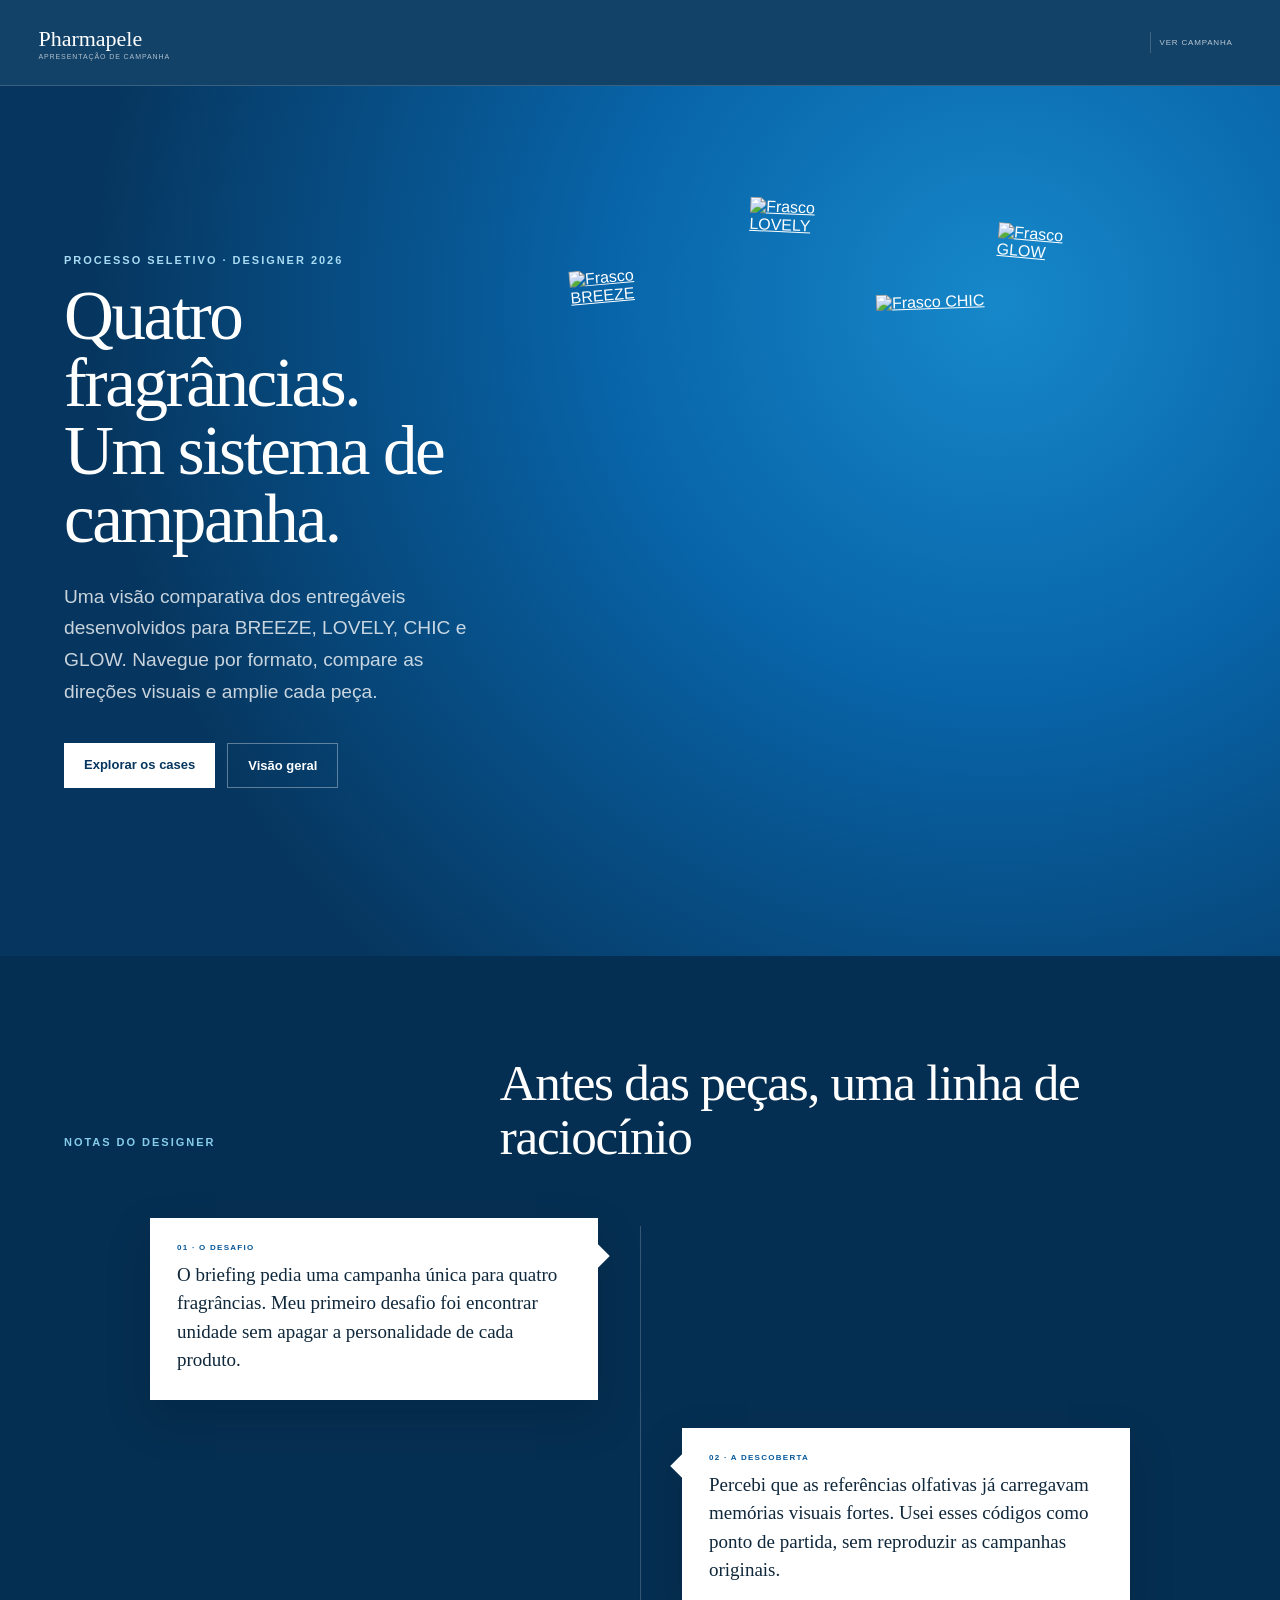
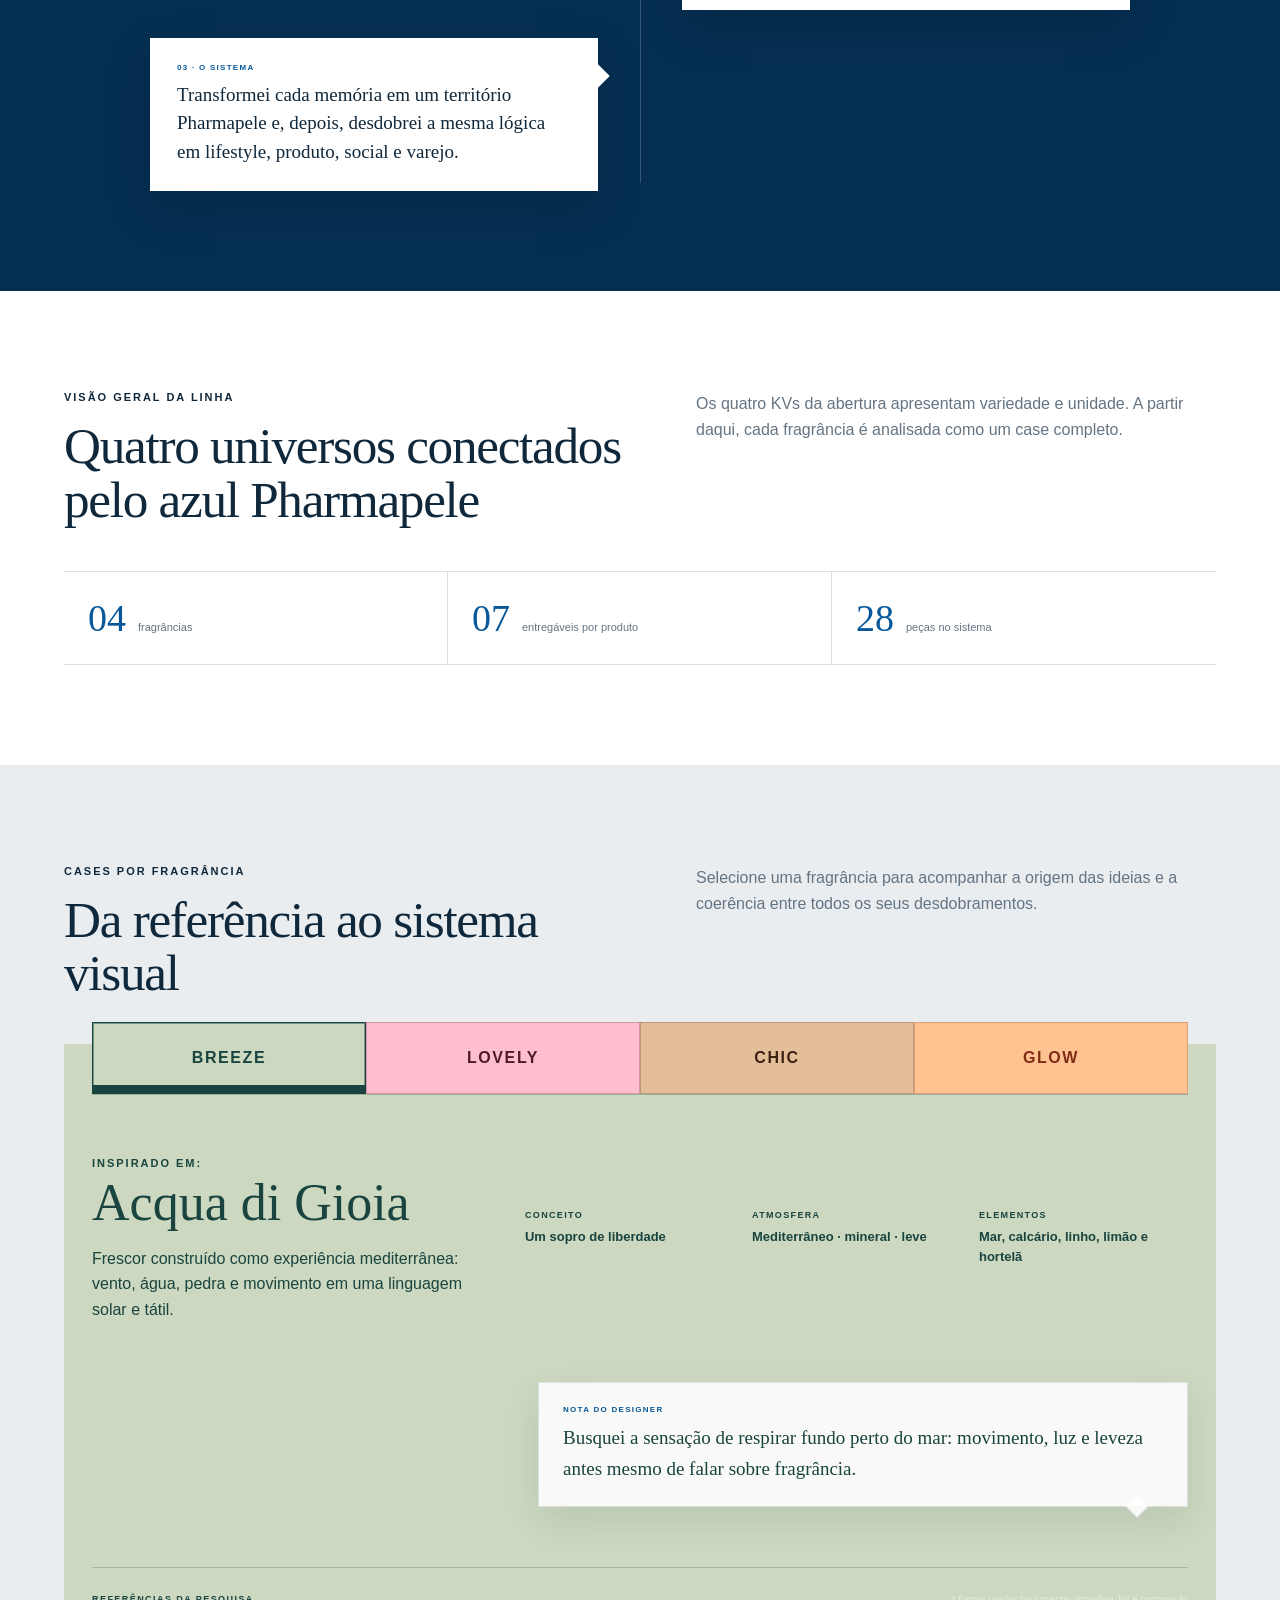
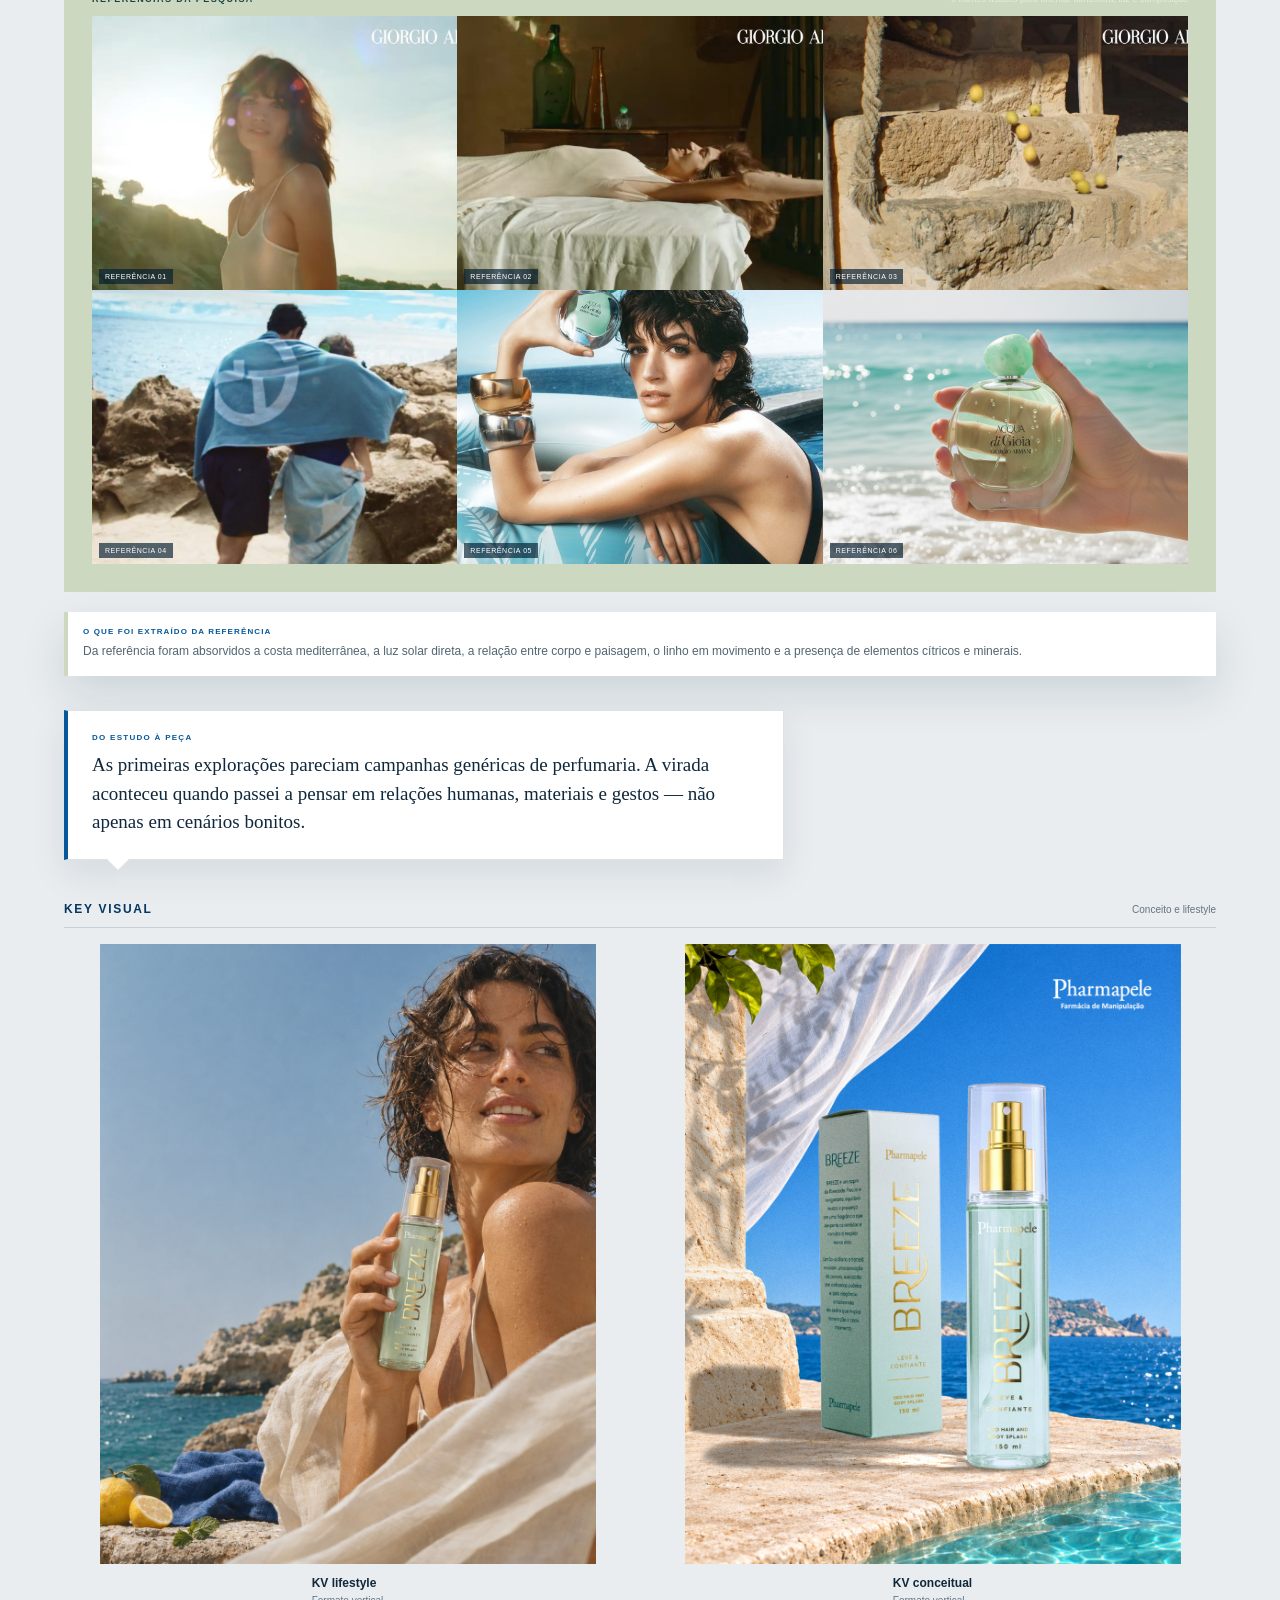
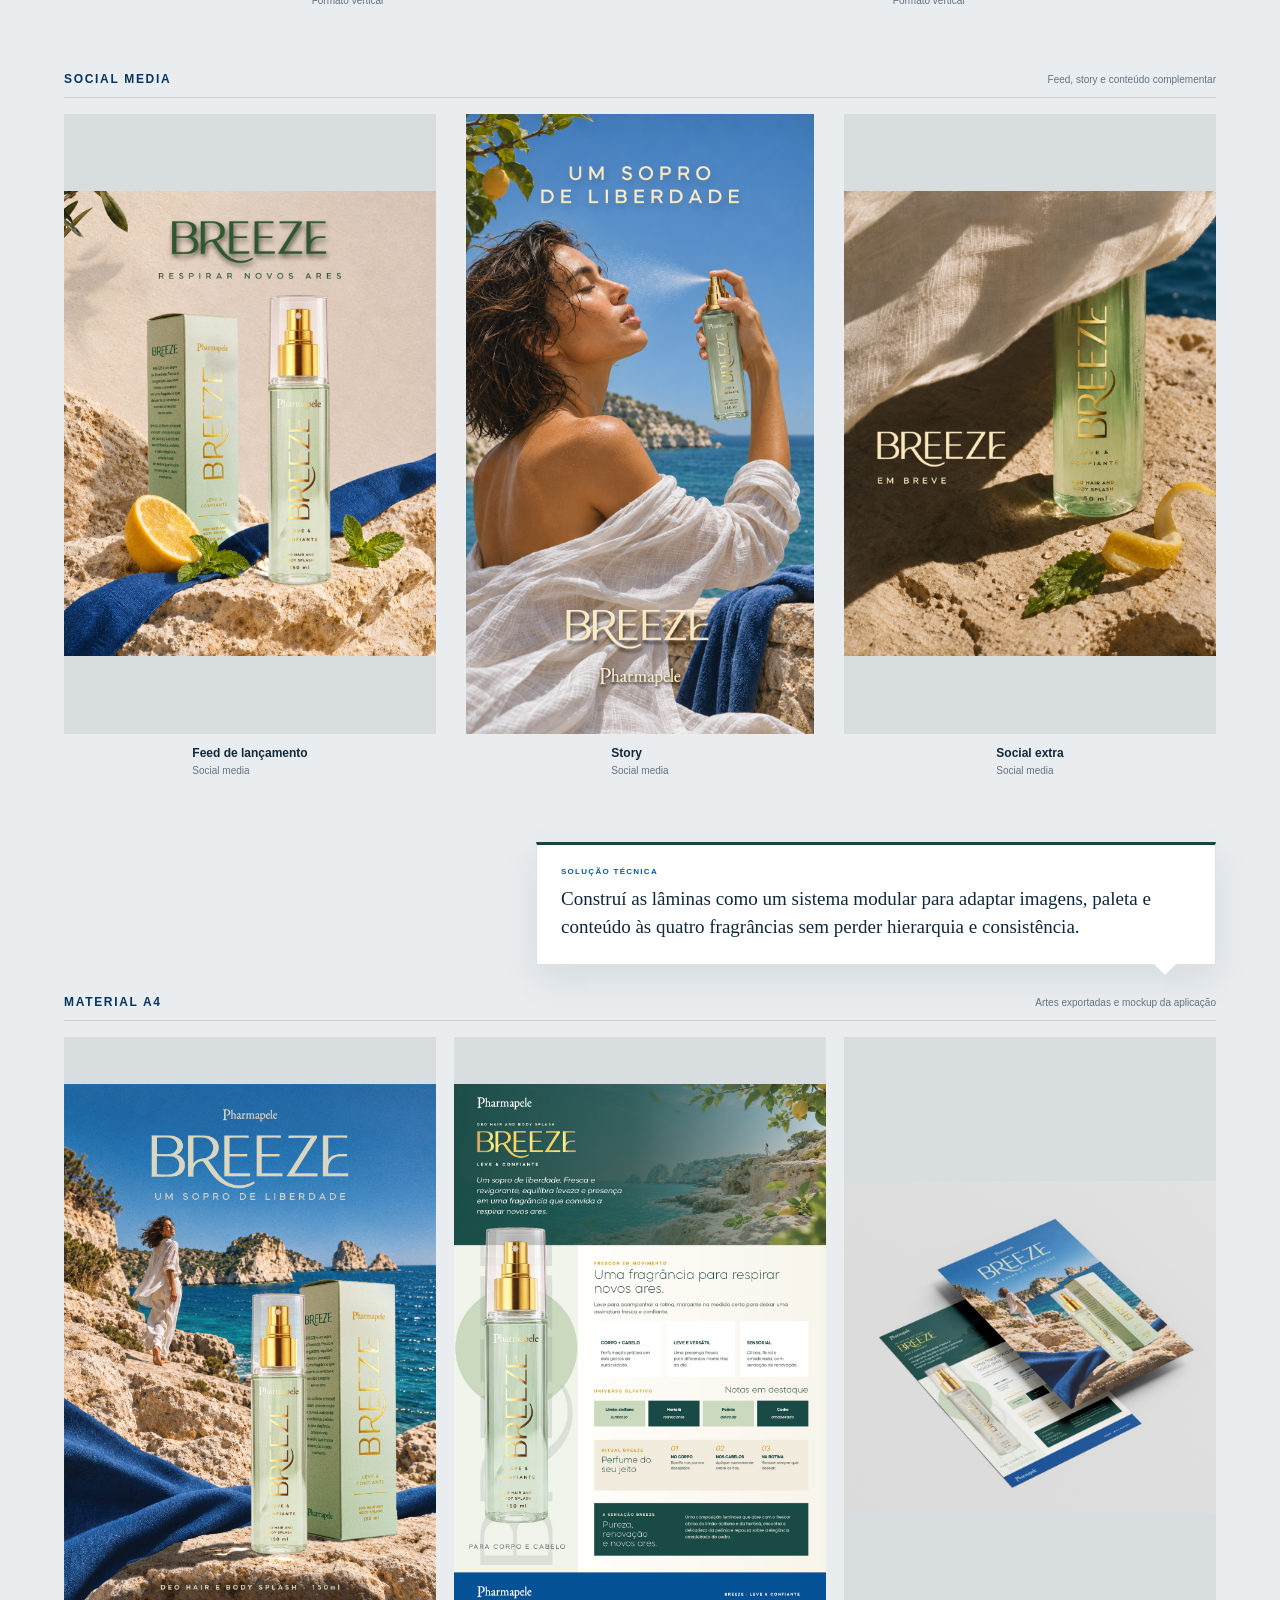
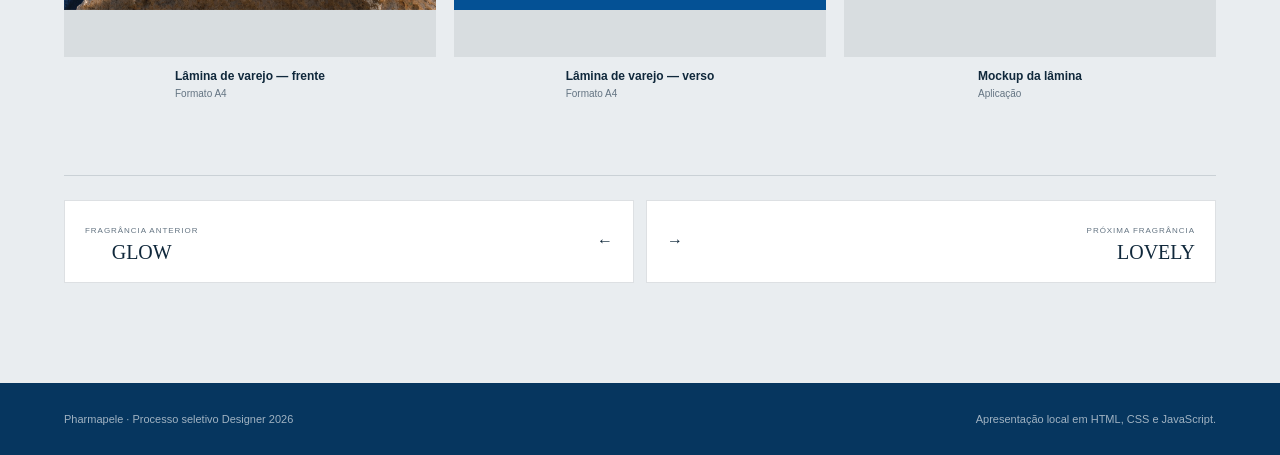
==== commit 764c6104: "Narrative update" ====
--- a/index.html
+++ b/index.html
@@ -28,6 +28,18 @@
         </div>
       </div>
       <div class="hero-products" id="hero-products" aria-label="Produtos da campanha"></div>
+    </section>
+
+    <section class="process-story" id="processo" aria-labelledby="process-story-title">
+      <div class="process-story-heading">
+        <p class="eyebrow">Notas do designer</p>
+        <h2 id="process-story-title">Antes das peças, uma linha de raciocínio</h2>
+      </div>
+      <div class="speech-timeline">
+        <article class="speech-bubble speech-left"><span class="speech-label">01 · O desafio</span><p>O briefing pedia uma campanha única para quatro fragrâncias. Meu primeiro desafio foi encontrar unidade sem apagar a personalidade de cada produto.</p></article>
+        <article class="speech-bubble speech-right"><span class="speech-label">02 · A descoberta</span><p>Percebi que as referências olfativas já carregavam memórias visuais fortes. Usei esses códigos como ponto de partida, sem reproduzir as campanhas originais.</p></article>
+        <article class="speech-bubble speech-left"><span class="speech-label">03 · O sistema</span><p>Transformei cada memória em um território Pharmapele e, depois, desdobrei a mesma lógica em lifestyle, produto, social e varejo.</p></article>
+      </div>
     </section>
 
     <section class="scope" id="visao-geral">
--- a/styles.css
+++ b/styles.css
@@ -81,6 +81,8 @@
 }
 .hero-card:hover { transform: rotate(0) translateY(-10px); z-index: 5; }
 .hero-card img { width: 100%; aspect-ratio: 4/5; object-fit: cover; }
+.hero-card.hero-product-bottle { width: 18%; overflow: visible; background: transparent; border: 0; box-shadow: none; }
+.hero-card.hero-product-bottle img { width: 100%; height: min(52vw, 480px); aspect-ratio: auto; object-fit: contain; }
 .hero-card:nth-child(1) { left: 0; top: 12%; --rotate: -5deg; }
 .hero-card:nth-child(2) { left: 24%; top: 2%; --rotate: 2.5deg; }
 .hero-card:nth-child(3) { left: 47%; top: 16%; --rotate: -2deg; }
@@ -91,6 +93,19 @@
 .section-heading > p { max-width: 520px; color: var(--muted); line-height: 1.65; }
 h2 { margin-bottom: 0; font-family: Georgia, serif; font-size: clamp(34px, 4vw, 58px); font-weight: 400; line-height: 1.05; letter-spacing: -.025em; }
 .scope { background: white; }
+.process-story { color: white; background: #052f52; }
+.process-story-heading { display: grid; grid-template-columns: .7fr 1.3fr; gap: 50px; align-items: end; margin-bottom: 54px; }
+.process-story .eyebrow { color: #86cceb; }
+.speech-timeline { position: relative; display: grid; gap: 28px; max-width: 980px; margin: 0 auto; }
+.speech-timeline::before { content: ""; position: absolute; top: 8px; bottom: 8px; left: 50%; width: 1px; background: rgba(255,255,255,.2); }
+.speech-bubble { position: relative; width: calc(50% - 42px); padding: 24px 26px; color: var(--ink); background: white; border: 1px solid rgba(255,255,255,.3); box-shadow: 0 18px 42px rgba(0,15,30,.2); }
+.speech-bubble::after { content: ""; position: absolute; top: 28px; width: 18px; height: 18px; background: white; transform: rotate(45deg); }
+.speech-left { justify-self: start; }
+.speech-left::after { right: -9px; }
+.speech-right { justify-self: end; }
+.speech-right::after { left: -9px; }
+.speech-label, .designer-note span { display: block; margin-bottom: 9px; color: var(--blue); font-size: 8px; font-weight: 800; letter-spacing: .16em; text-transform: uppercase; }
+.speech-bubble p, .designer-note p { margin: 0; font: 19px/1.5 Georgia, serif; }
 .scope-summary { display: grid; grid-template-columns: repeat(3, 1fr); border-top: 1px solid var(--line); border-bottom: 1px solid var(--line); }
 .scope-summary div { display: flex; align-items: baseline; gap: 12px; padding: 24px; border-right: 1px solid var(--line); }
 .scope-summary div:last-child { border-right: 0; }
@@ -182,6 +197,14 @@
 .reference-extraction {grid-column: 1 / -1;margin: 20px 0px;padding: 15px 15px;color: var(--ink);background: white;border-left: 4px solid var(--accent);border-radius: 0 0 12px 12px;box-shadow: var(--shadow);}
 .reference-extraction span { display: block; margin-bottom: 6px; color: var(--blue); font-size: 8px; font-weight: 800; letter-spacing: .14em; text-transform: uppercase; }
 .reference-extraction p { margin: 0; color: #526572; font-size: 12px; line-height: 1.6; }
+.designer-note { position: relative; padding: 22px 24px; color: var(--ink); background: white; border: 1px solid rgba(16,40,59,.13); box-shadow: 0 14px 34px rgba(12,38,58,.09); }
+.designer-note::after { content: ""; position: absolute; width: 16px; height: 16px; background: inherit; border-right: inherit; border-bottom: inherit; transform: rotate(45deg); }
+.designer-note-product { grid-column: 1 / -1; max-width: 650px; margin-left: auto; color: var(--product-ink); background: rgba(255,255,255,.88); }
+.designer-note-product::after { right: 42px; bottom: -9px; }
+.designer-note-process { max-width: 720px; margin: 34px 0 42px; border-left: 4px solid var(--blue); }
+.designer-note-process::after { left: 42px; bottom: -9px; }
+.designer-note-technical { max-width: 680px; margin: 0 0 30px auto; border-top: 3px solid var(--product-ink); }
+.designer-note-technical::after { right: 42px; bottom: -9px; }
 .campaign-groups { display: grid; gap: 42px; }
 .campaign-group { min-width: 0; }
 .campaign-group-heading { display: flex; align-items: baseline; justify-content: space-between; gap: 20px; margin: 0 0 16px; padding-bottom: 11px; border-bottom: 1px solid var(--line); }
@@ -233,11 +256,19 @@
   .hero { min-height: auto; }
   .hero-products { min-height: 400px; height: 100vw; }
   .hero-card { width: 46%; }
+  .hero-card.hero-product-bottle { width: 21%; }
+  .hero-card.hero-product-bottle img { height: min(74vw, 330px); }
   .hero-card:nth-child(1) { left: 0; }
   .hero-card:nth-child(2) { left: 25%; }
   .hero-card:nth-child(3) { left: 45%; top: 23%; }
   .hero-card:nth-child(4) { left: 54%; top: 7%; }
   .section-heading { display: block; }
+  .process-story-heading { display: block; }
+  .process-story-heading h2 { margin-top: 12px; }
+  .speech-timeline::before { left: 10px; }
+  .speech-bubble { width: calc(100% - 34px); justify-self: end; padding: 20px; }
+  .speech-left::after, .speech-right::after { left: -9px; right: auto; }
+  .speech-bubble p, .designer-note p { font-size: 17px; }
   .section-heading > p { margin-top: 18px; }
   .scope-grid { grid-template-columns: repeat(2, 1fr); }
   .campaign-intro { grid-template-columns: 1fr; padding: 28px; }
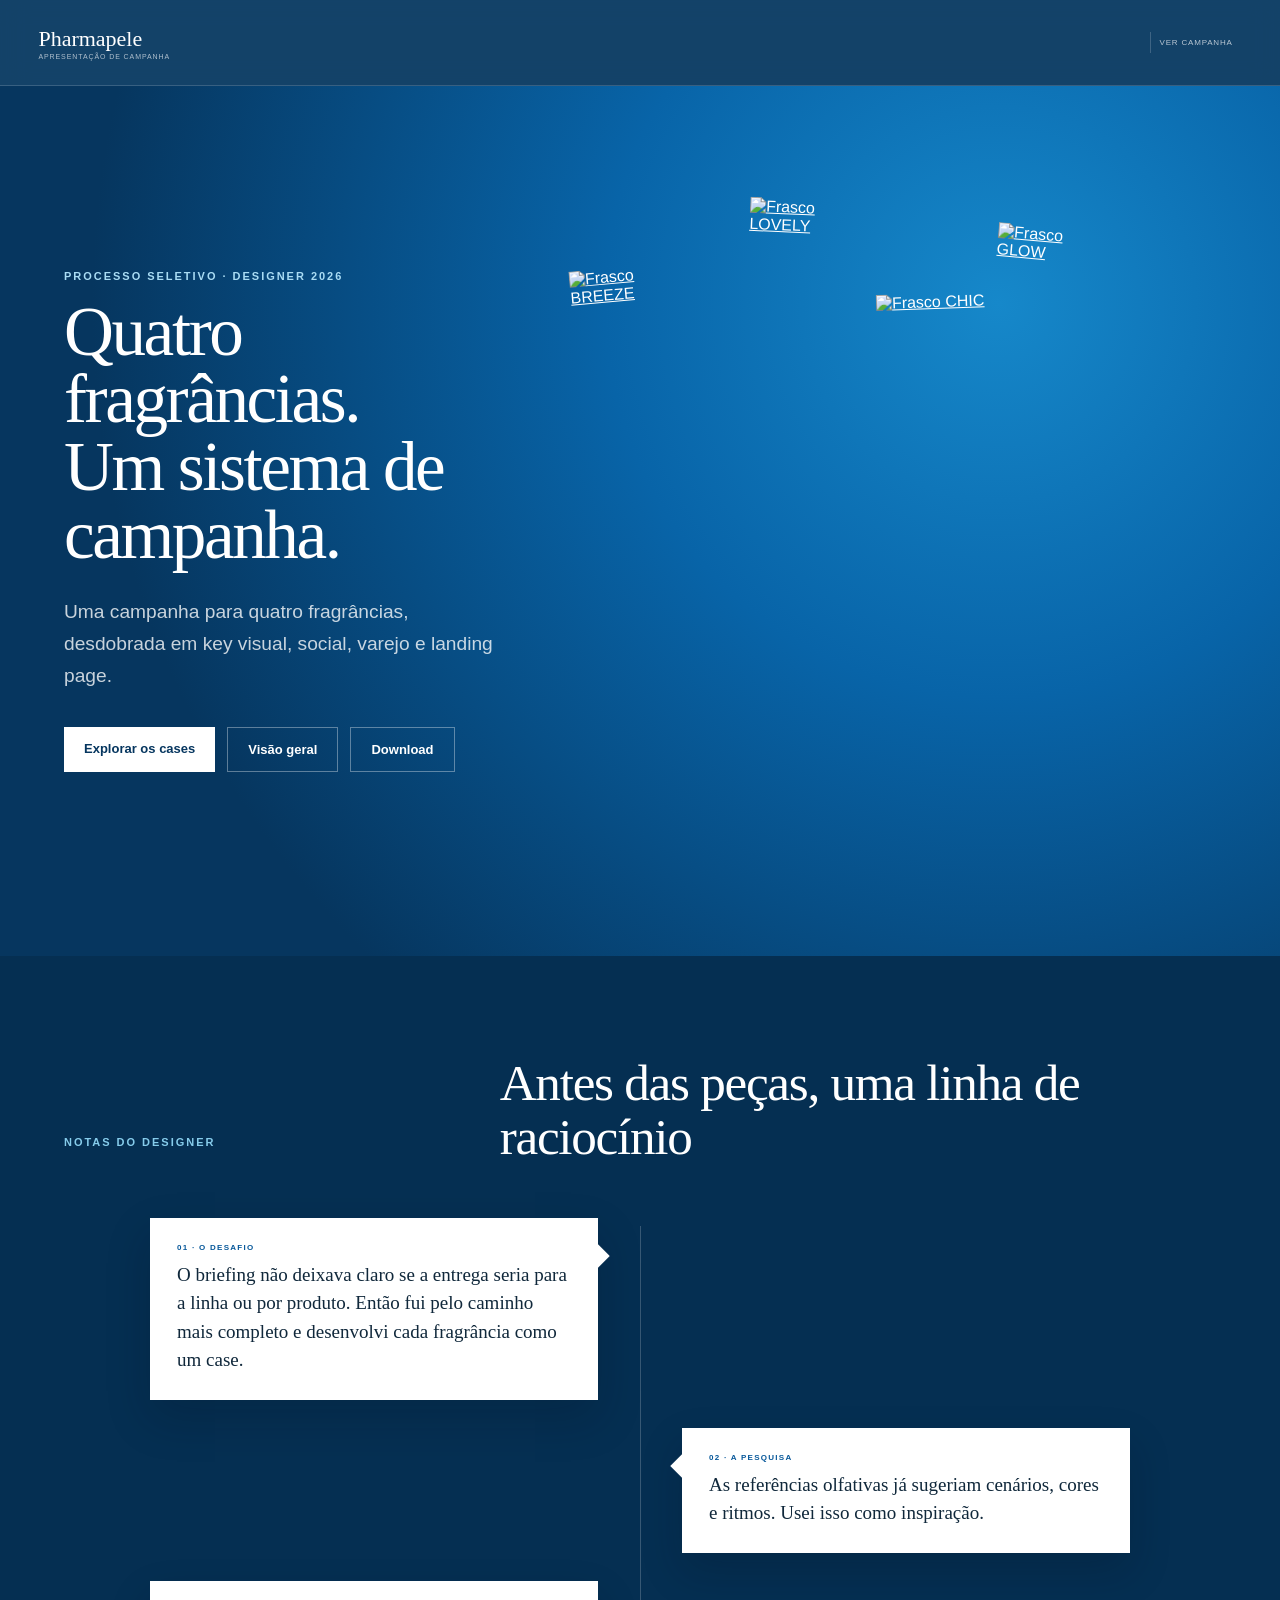
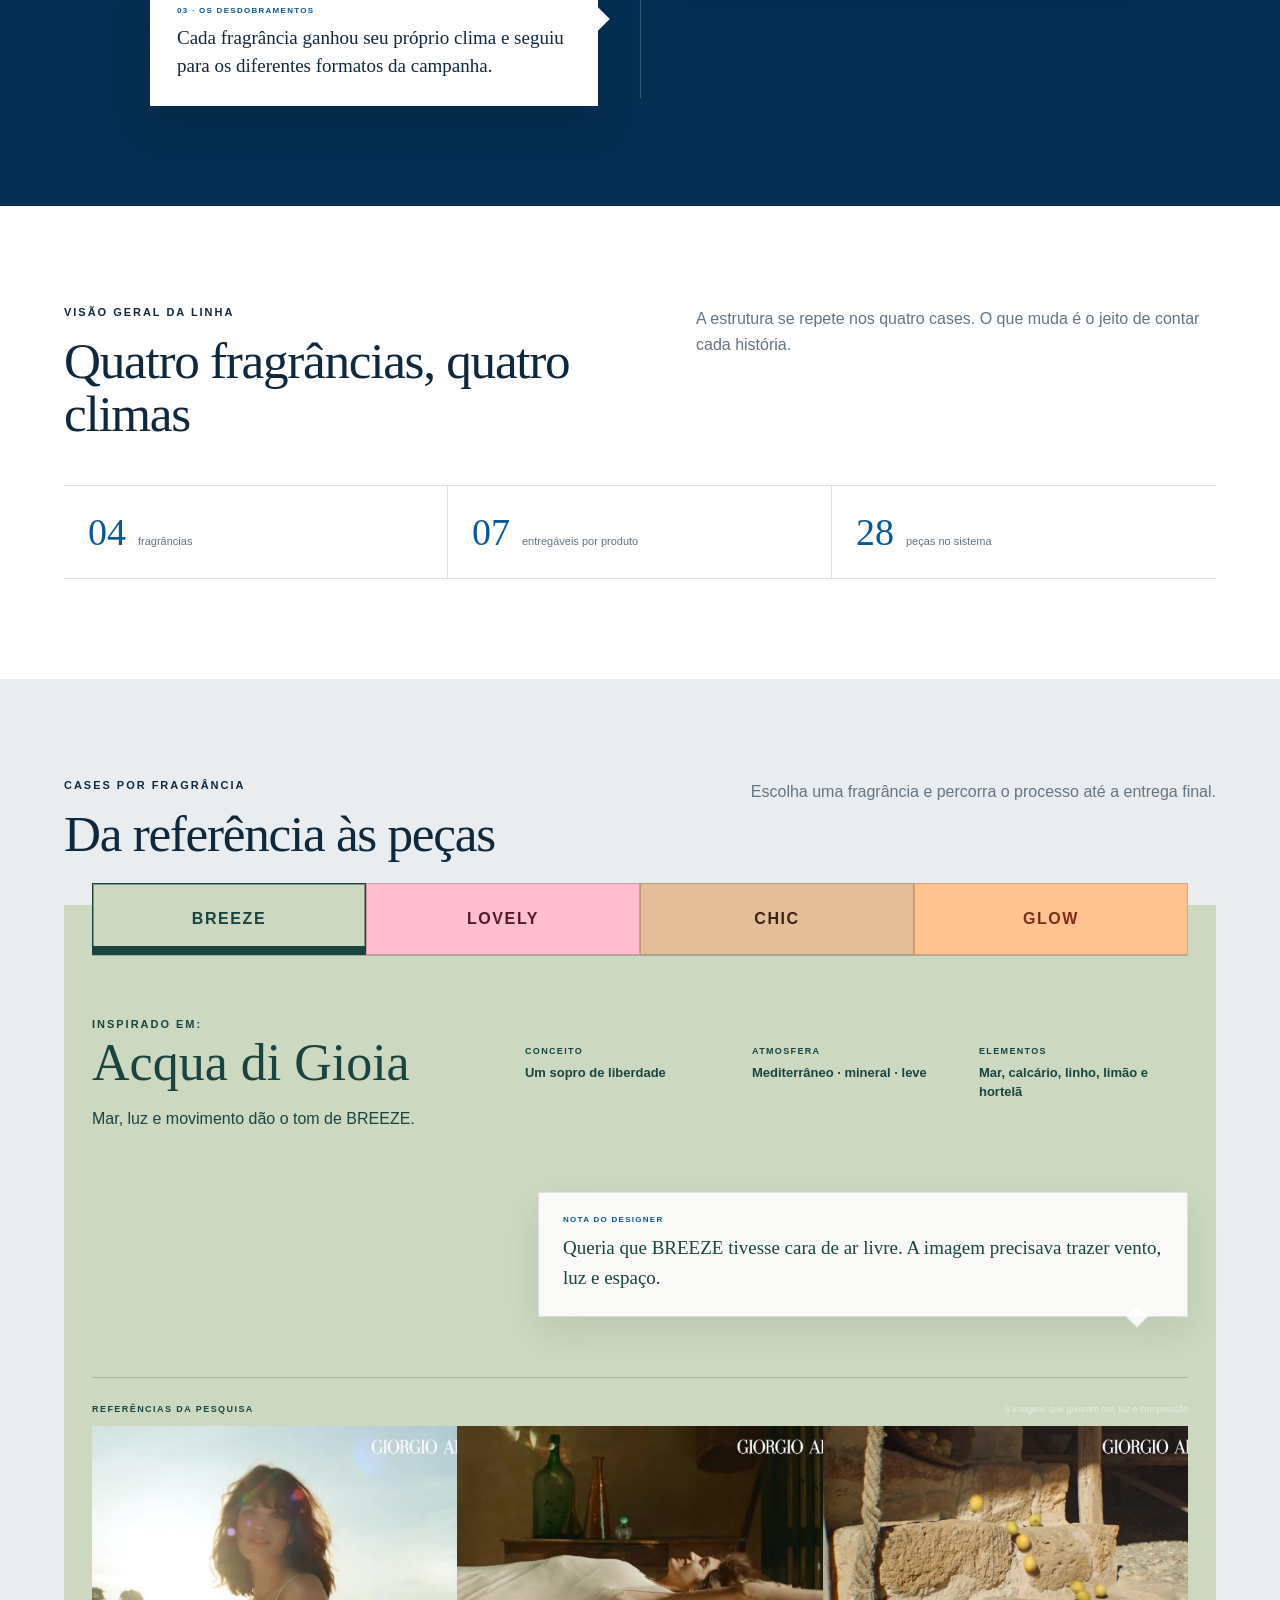
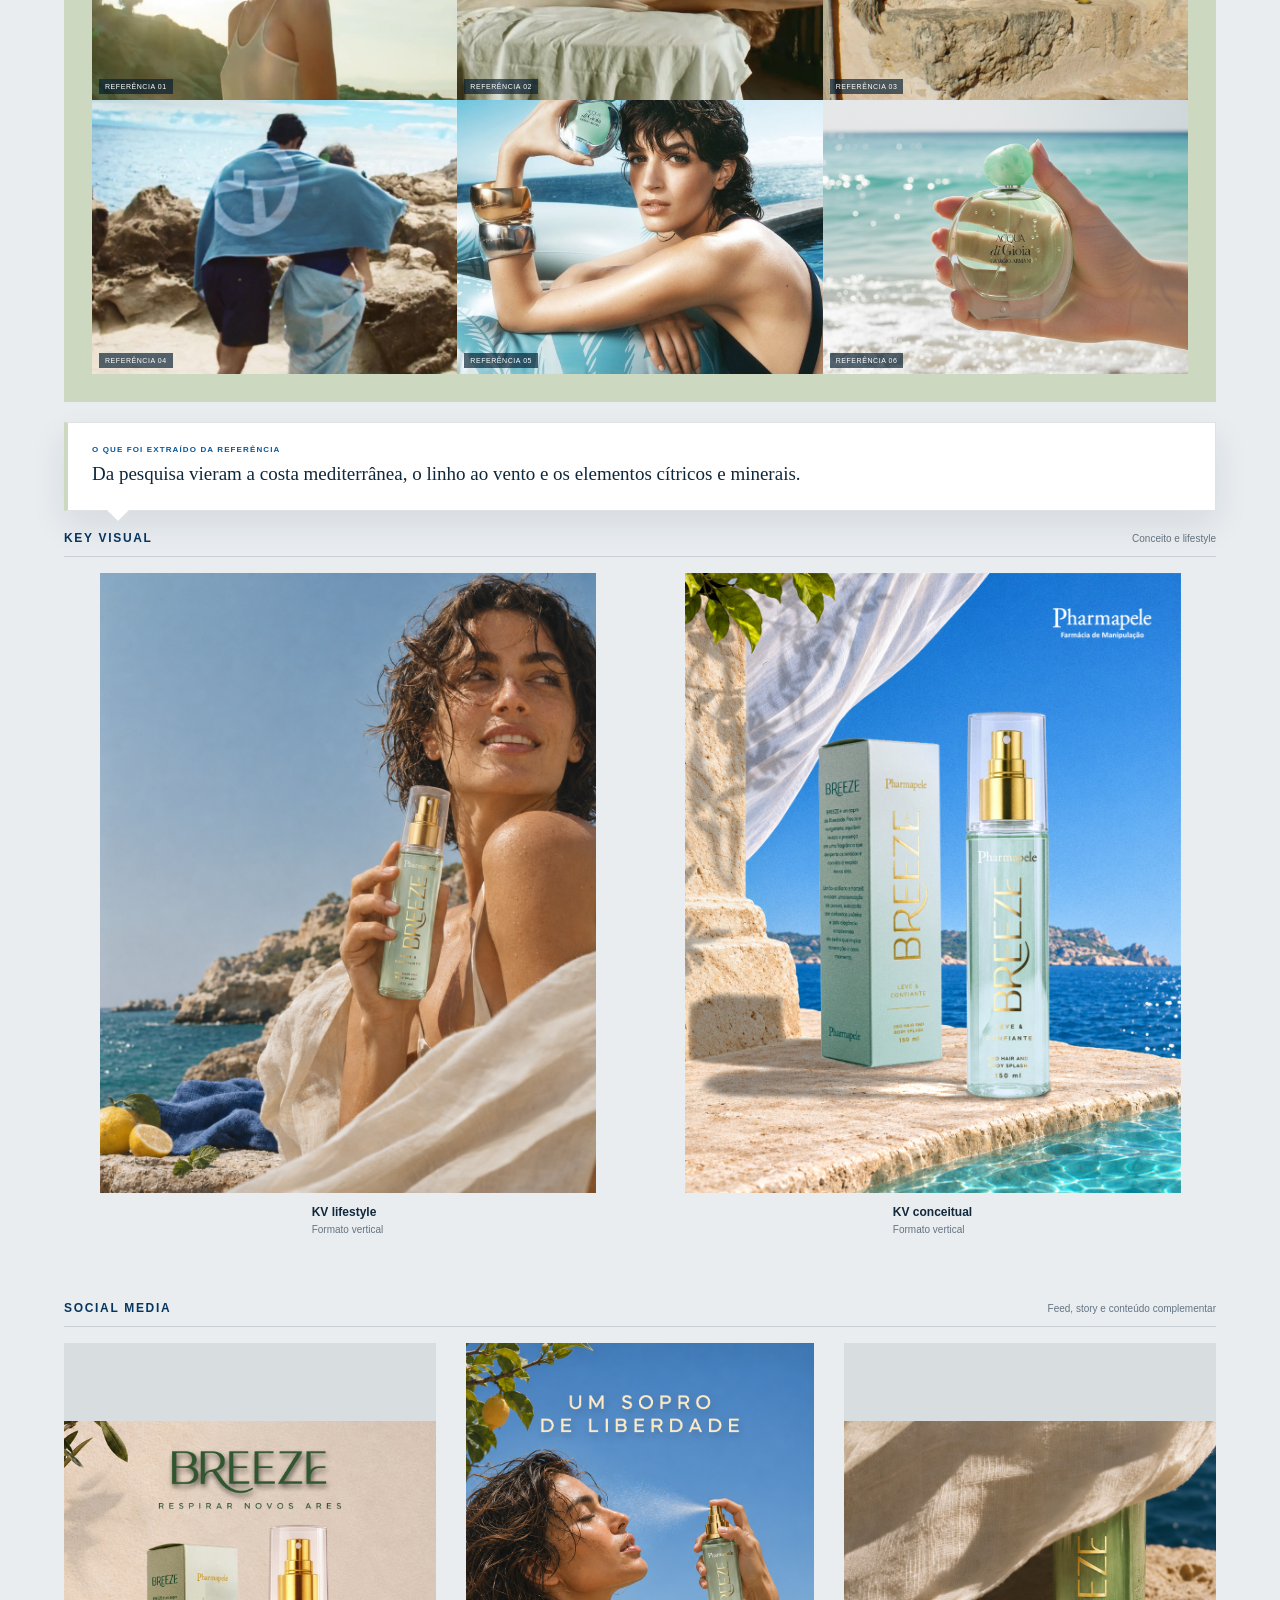
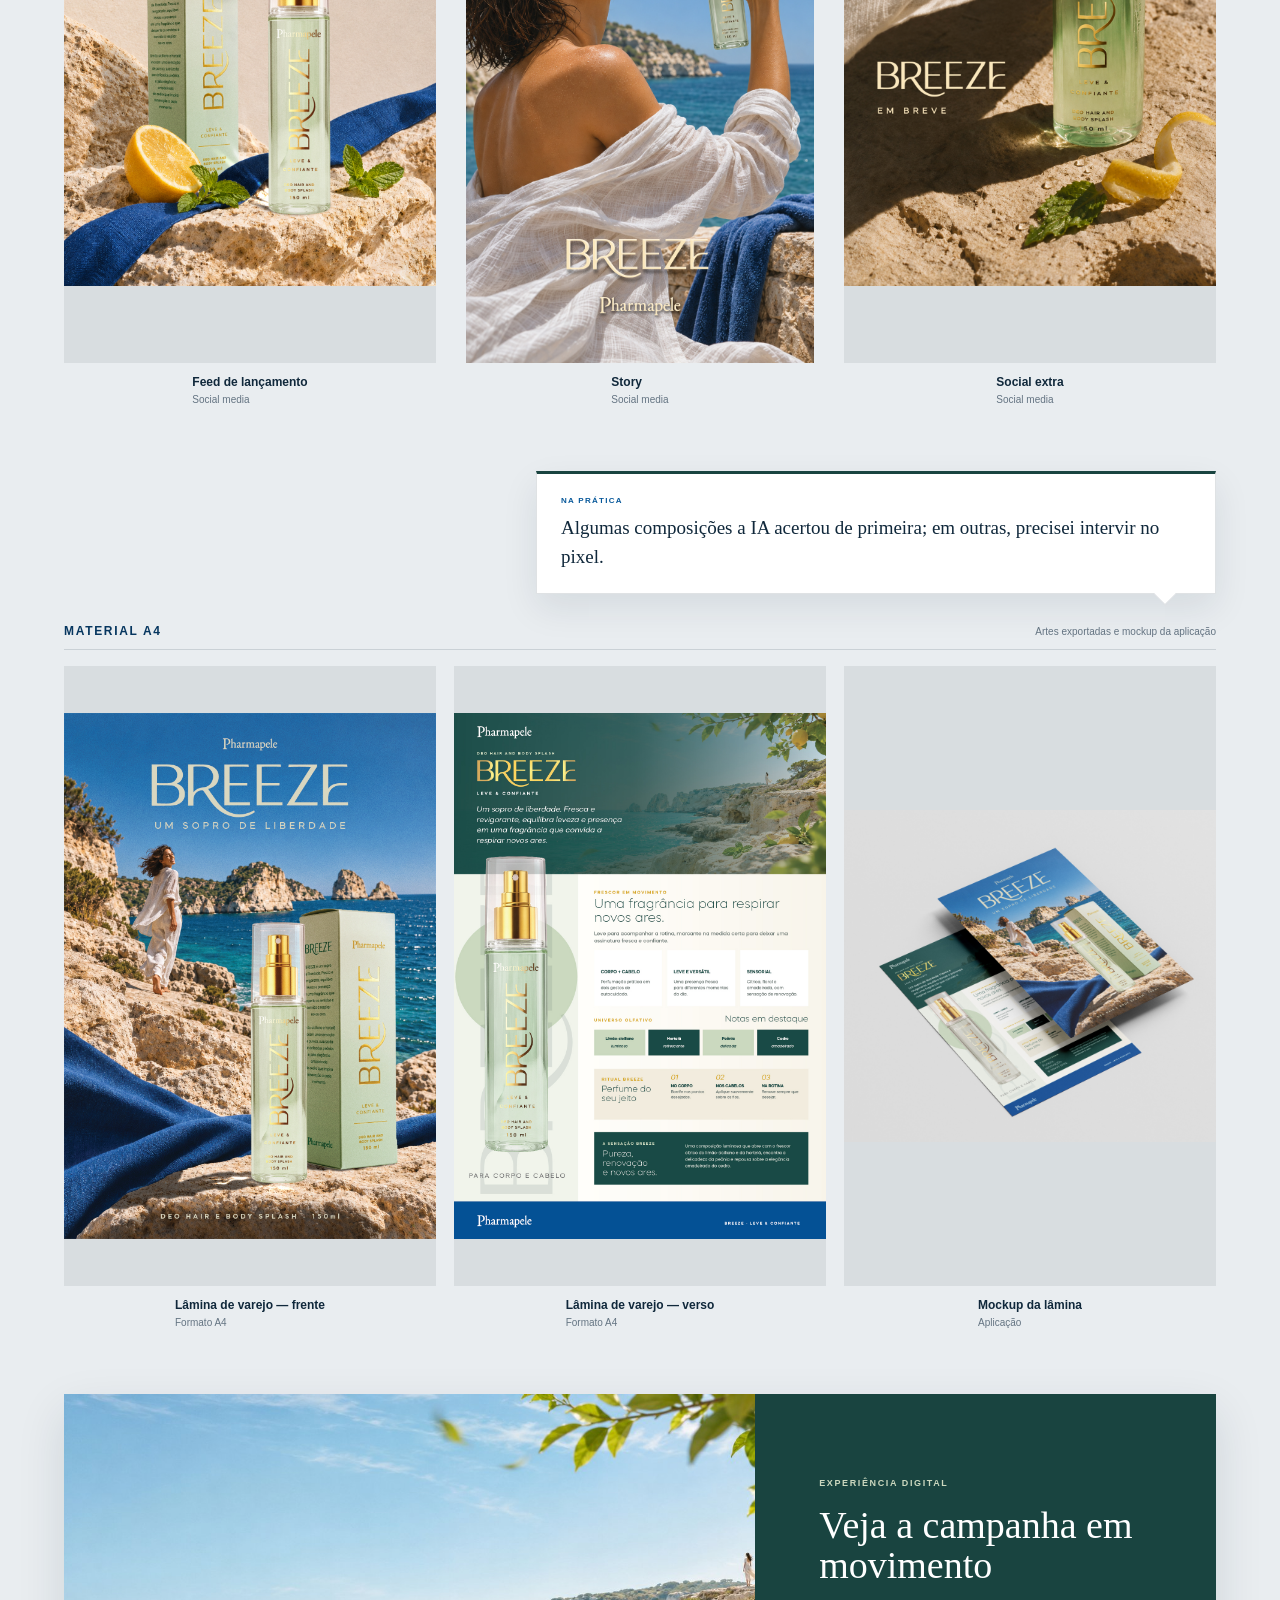
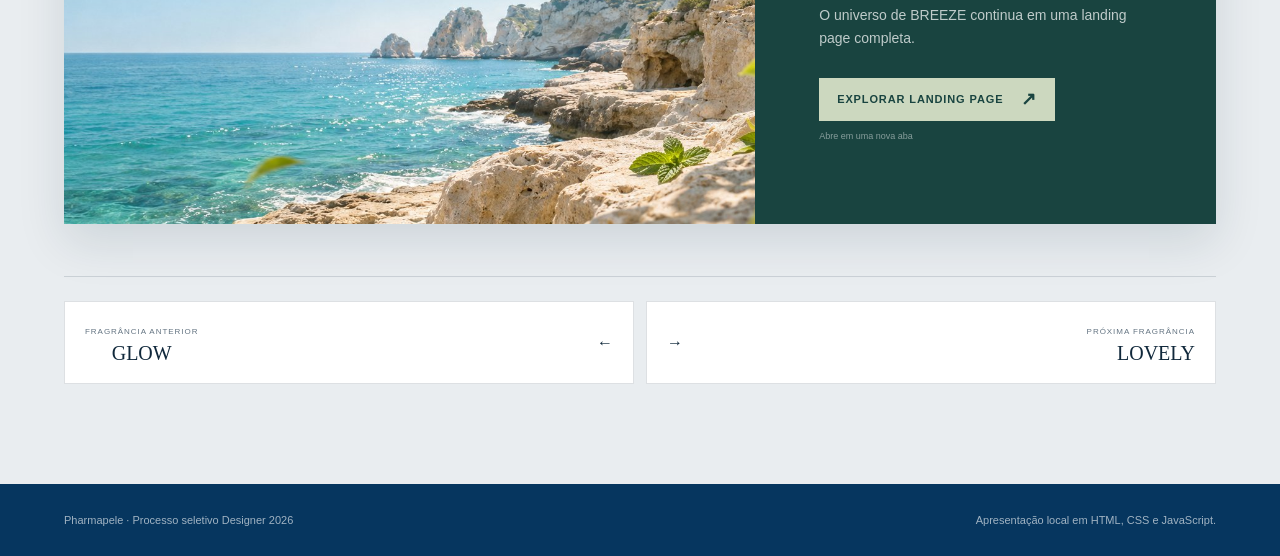
==== commit bd33908a: "mobile update" ====
--- a/index.html
+++ b/index.html
@@ -6,6 +6,7 @@
   <meta name="color-scheme" content="light">
   <title>Pharmapele — Sistema de Campanha</title>
   <link rel="stylesheet" href="styles.css">
+  <link rel="stylesheet" href="mobile-root.css">
 </head>
 <body>
   <header class="topbar">
@@ -21,10 +22,11 @@
       <div class="hero-copy">
         <p class="eyebrow">Processo seletivo · Designer 2026</p>
         <h1>Quatro fragrâncias.<br>Um sistema de campanha.</h1>
-        <p class="hero-intro">Uma visão comparativa dos entregáveis desenvolvidos para BREEZE, LOVELY, CHIC e GLOW. Navegue por formato, compare as direções visuais e amplie cada peça.</p>
+        <p class="hero-intro">Uma campanha para quatro fragrâncias, desdobrada em key visual, social, varejo e landing page.</p>
         <div class="hero-actions">
           <a class="button button-primary" href="#case">Explorar os cases</a>
           <a class="button button-secondary" href="#visao-geral">Visão geral</a>
+          <a class="button button-secondary" href="https://drive.google.com/drive/folders/1hJj2_9NjB3ya14eLs1-nWsKFuDL7oCJ2?usp=sharing" target="_blank" rel="noopener">Download</a>
         </div>
       </div>
       <div class="hero-products" id="hero-products" aria-label="Produtos da campanha"></div>
@@ -36,9 +38,9 @@
         <h2 id="process-story-title">Antes das peças, uma linha de raciocínio</h2>
       </div>
       <div class="speech-timeline">
-        <article class="speech-bubble speech-left"><span class="speech-label">01 · O desafio</span><p>O briefing pedia uma campanha única para quatro fragrâncias. Meu primeiro desafio foi encontrar unidade sem apagar a personalidade de cada produto.</p></article>
-        <article class="speech-bubble speech-right"><span class="speech-label">02 · A descoberta</span><p>Percebi que as referências olfativas já carregavam memórias visuais fortes. Usei esses códigos como ponto de partida, sem reproduzir as campanhas originais.</p></article>
-        <article class="speech-bubble speech-left"><span class="speech-label">03 · O sistema</span><p>Transformei cada memória em um território Pharmapele e, depois, desdobrei a mesma lógica em lifestyle, produto, social e varejo.</p></article>
+        <article class="speech-bubble speech-left"><span class="speech-label">01 · O desafio</span><p>O briefing não deixava claro se a entrega seria para a linha ou por produto. Então fui pelo caminho mais completo e desenvolvi cada fragrância como um case.</p></article>
+        <article class="speech-bubble speech-right"><span class="speech-label">02 · A pesquisa</span><p>As referências olfativas já sugeriam cenários, cores e ritmos. Usei isso como inspiração.</p></article>
+        <article class="speech-bubble speech-left"><span class="speech-label">03 · Os desdobramentos</span><p>Cada fragrância ganhou seu próprio clima e seguiu para os diferentes formatos da campanha.</p></article>
       </div>
     </section>
 
@@ -46,9 +48,9 @@
       <div class="section-heading">
         <div>
           <p class="eyebrow">Visão geral da linha</p>
-          <h2>Quatro universos conectados pelo azul Pharmapele</h2>
+          <h2>Quatro fragrâncias, quatro climas</h2>
         </div>
-        <p>Os quatro KVs da abertura apresentam variedade e unidade. A partir daqui, cada fragrância é analisada como um case completo.</p>
+        <p>A estrutura se repete nos quatro cases. O que muda é o jeito de contar cada história.</p>
       </div>
       <div class="scope-summary">
         <div><strong>04</strong><span>fragrâncias</span></div>
@@ -61,9 +63,9 @@
       <div class="section-heading">
         <div>
           <p class="eyebrow">Cases por fragrância</p>
-          <h2>Da referência ao sistema visual</h2>
+          <h2>Da referência às peças</h2>
         </div>
-        <p>Selecione uma fragrância para acompanhar a origem das ideias e a coerência entre todos os seus desdobramentos.</p>
+        <p>Escolha uma fragrância e percorra o processo até a entrega final.</p>
       </div>
       <div class="workspace-view" id="workspace-view"></div>
     </section>
--- a/styles.css
+++ b/styles.css
@@ -194,15 +194,26 @@
 .reference-gallery img { width: 100%; aspect-ratio: 4 / 3; object-fit: cover; filter: saturate(.92); transition: transform .35s ease, filter .35s ease; }
 .reference-gallery figure:hover img { transform: scale(1.035); filter: saturate(1.05); }
 .reference-gallery figcaption { position: absolute; left: 7px; bottom: 6px; padding: 4px 6px; color: white; background: rgba(3,28,48,.66); border-radius: 999px; font-size: 7px; letter-spacing: .08em; text-transform: uppercase; }
-.reference-extraction {grid-column: 1 / -1;margin: 20px 0px;padding: 15px 15px;color: var(--ink);background: white;border-left: 4px solid var(--accent);border-radius: 0 0 12px 12px;box-shadow: var(--shadow);}
+.reference-extraction { position: relative; grid-column: 1 / -1; margin: 20px 0; padding: 22px 24px; color: var(--ink); background: white; border: 1px solid rgba(16,40,59,.13); border-left: 4px solid var(--accent); box-shadow: 0 14px 34px rgba(12,38,58,.09); }
+.reference-extraction::after { content: ""; position: absolute; left: 42px; bottom: -9px; width: 16px; height: 16px; background: inherit; border-right: inherit; border-bottom: inherit; transform: rotate(45deg); }
 .reference-extraction span { display: block; margin-bottom: 6px; color: var(--blue); font-size: 8px; font-weight: 800; letter-spacing: .14em; text-transform: uppercase; }
-.reference-extraction p { margin: 0; color: #526572; font-size: 12px; line-height: 1.6; }
+.reference-extraction p { margin: 0; color: var(--ink); font: 19px/1.5 Georgia, serif; }
+.landing-page-callout { display: grid; grid-template-columns: minmax(0, 1.2fr) minmax(320px, .8fr); min-height: 430px; margin: 42px 0; overflow: hidden; color: white; background: var(--callout-ink); box-shadow: var(--shadow); }
+.landing-page-preview { min-height: 430px; overflow: hidden; background: color-mix(in srgb, var(--callout-accent) 72%, white); }
+.landing-page-preview img { width: 100%; height: 100%; min-height: 430px; object-fit: cover; object-position: center; transition: transform .5s ease; }
+.landing-page-callout:hover .landing-page-preview img { transform: scale(1.02); }
+.landing-page-copy { display: flex; flex-direction: column; align-items: flex-start; justify-content: center; padding: clamp(34px, 5vw, 68px); }
+.landing-page-kicker { margin-bottom: 18px; color: var(--callout-accent); font-size: 9px; font-weight: 800; letter-spacing: .18em; text-transform: uppercase; }
+.landing-page-copy h4 { margin: 0 0 18px; font: 38px/1.05 Georgia, serif; }
+.landing-page-copy p { margin: 0 0 28px; color: rgba(255,255,255,.72); font-size: 14px; line-height: 1.65; }
+.landing-page-link { display: inline-flex; align-items: center; gap: 18px; padding: 15px 18px; color: var(--callout-ink); background: var(--callout-accent); font-size: 11px; font-weight: 800; letter-spacing: .08em; text-decoration: none; text-transform: uppercase; transition: background .2s ease, transform .2s ease; }
+.landing-page-link:hover { background: white; transform: translateY(-2px); }
+.landing-page-link span { font-size: 18px; line-height: .7; }
+.landing-page-copy small { margin-top: 10px; color: rgba(255,255,255,.48); font-size: 9px; }
 .designer-note { position: relative; padding: 22px 24px; color: var(--ink); background: white; border: 1px solid rgba(16,40,59,.13); box-shadow: 0 14px 34px rgba(12,38,58,.09); }
 .designer-note::after { content: ""; position: absolute; width: 16px; height: 16px; background: inherit; border-right: inherit; border-bottom: inherit; transform: rotate(45deg); }
 .designer-note-product { grid-column: 1 / -1; max-width: 650px; margin-left: auto; color: var(--product-ink); background: rgba(255,255,255,.88); }
 .designer-note-product::after { right: 42px; bottom: -9px; }
-.designer-note-process { max-width: 720px; margin: 34px 0 42px; border-left: 4px solid var(--blue); }
-.designer-note-process::after { left: 42px; bottom: -9px; }
 .designer-note-technical { max-width: 680px; margin: 0 0 30px auto; border-top: 3px solid var(--product-ink); }
 .designer-note-technical::after { right: 42px; bottom: -9px; }
 .campaign-groups { display: grid; gap: 42px; }
@@ -272,6 +283,8 @@
   .section-heading > p { margin-top: 18px; }
   .scope-grid { grid-template-columns: repeat(2, 1fr); }
   .campaign-intro { grid-template-columns: 1fr; padding: 28px; }
+  .landing-page-callout { grid-template-columns: 1fr; }
+  .landing-page-preview, .landing-page-preview img { min-height: 300px; }
   .campaign-meta { grid-template-columns: 1fr; }
   .reference-gallery { grid-template-columns: repeat(6, 120px); overflow-x: auto; padding-bottom: 6px; }
   .product-carousel { padding: 14px; }
--- a/mobile-root.css
+++ b/mobile-root.css
@@ -0,0 +1,98 @@
+html, body { overflow-x: hidden; }
+
+@media (max-width: 720px) {
+  .topbar { min-height: 64px; padding: 8px 18px; overflow: hidden; }
+  .brand { position: static; margin: 0; padding: 0; background: transparent; }
+  .brand-name { font-size: 20px; }
+  .brand-label { display: block; font-size: 6px; }
+
+  main > section { padding: 60px 18px; }
+  h2 { font-size: 36px; }
+
+  .hero {
+    min-height: calc(100svh - 64px);
+    display: flex;
+    flex-direction: column;
+    align-items: stretch;
+    gap: 24px;
+    padding-top: 48px;
+    padding-bottom: 18px;
+  }
+  .hero-copy { position: relative; z-index: 2; }
+  .hero h1 { margin-bottom: 22px; font-size: clamp(42px, 12vw, 50px); line-height: 1; }
+  .hero-intro { margin-bottom: 0; font-size: 15px; line-height: 1.5; }
+  .hero-actions { display: grid; grid-template-columns: repeat(3, 1fr); gap: 8px; margin-top: 24px; }
+  .hero-actions .button { justify-content: center; padding: 14px 10px; font-size: 9px; text-align: center; }
+  .hero-products { flex: 1 0 250px; min-height: 250px; height: min(34svh, 300px); margin-top: auto; }
+  .hero-card { transform: none; }
+  .hero-card:hover { transform: translateY(-5px); }
+  .hero-card.hero-product-bottle { width: 22%; }
+  .hero-card.hero-product-bottle img { height: min(34svh, 290px); }
+  .hero-card:nth-child(1) { left: 0; top: 8%; }
+  .hero-card:nth-child(2) { left: 25%; top: 0; }
+  .hero-card:nth-child(3) { left: 50%; top: 9%; }
+  .hero-card:nth-child(4) { left: 75%; top: 2%; }
+
+  .process-story-heading { margin-bottom: 36px; }
+  .speech-timeline { gap: 18px; }
+  .speech-timeline::before { left: 8px; }
+  .speech-bubble { width: calc(100% - 26px); padding: 18px; }
+  .speech-bubble p, .designer-note p { font-size: 16px; line-height: 1.45; }
+
+  .section-heading { margin-bottom: 32px; }
+  .section-heading > p { margin-top: 14px; line-height: 1.5; }
+  .scope-summary div { padding: 18px 4px; }
+  .scope-summary strong { font-size: 32px; }
+
+  .workspace { padding-right: 12px; padding-left: 12px; }
+  .workspace > .section-heading { padding: 0 6px; }
+  .campaign-intro { gap: 28px; margin: 0; padding: 20px 16px 24px; }
+  .campaign-tabs { width: calc(100% + 32px); margin: -20px -16px 0; }
+  .case-tab { min-height: 56px; padding: 12px 4px; font-size: 11px; letter-spacing: .06em; }
+  .campaign-intro h3 { margin-bottom: 10px; font-size: 38px; line-height: 1; }
+  .campaign-meta { gap: 14px; padding-top: 18px; border-top: 1px solid color-mix(in srgb, var(--product-ink) 22%, transparent); }
+  .designer-note { padding: 18px; }
+  .designer-note-product { margin-top: -4px; }
+  .reference-block { padding-top: 20px; }
+  .reference-heading { display: block; }
+  .reference-heading span { display: block; margin-top: 6px; }
+  .reference-gallery { grid-template-columns: none; grid-auto-flow: column; grid-auto-columns: 78%; gap: 8px; overflow-x: auto; scroll-snap-type: x mandatory; }
+  .reference-gallery figure { scroll-snap-align: start; }
+  .reference-extraction { margin: 12px 0 28px; padding: 18px; }
+  .reference-extraction p { font-size: 16px; line-height: 1.45; }
+  .designer-note-technical { margin-bottom: 24px; }
+
+  .campaign-groups { gap: 30px; }
+  .campaign-group-heading { align-items: flex-start; }
+  .campaign-group-heading span { max-width: 52%; text-align: right; }
+  .campaign-group-grid { grid-template-columns: 1fr; gap: 8px; }
+  .campaign-item .art-card { width: 100%; }
+  .campaign-item .art-card img,
+  .campaign-item .art-card.story img { width: 100%; height: auto; max-height: none; }
+
+  .landing-page-callout { min-height: 0; margin: 36px 0 0; }
+  .landing-page-preview, .landing-page-preview img { min-height: 240px; height: 240px; }
+  .landing-page-copy { padding: 28px 20px; }
+  .landing-page-copy h4 { font-size: 30px; }
+  .landing-page-copy p { margin-bottom: 22px; }
+  .landing-page-link { width: 100%; justify-content: space-between; }
+
+  .case-navigation { gap: 8px; margin-top: 28px; }
+  .case-nav-button { padding: 14px 12px; }
+  .case-nav-button strong { font-size: 17px; }
+
+  .lightbox { width: 100vw; height: 100svh; }
+  .lightbox-toolbar { min-height: 78px; padding: 14px 16px; }
+  .lightbox-stage { height: calc(100svh - 78px); padding: 12px 48px; }
+  .lightbox-nav { width: 38px; height: 38px; }
+  .lightbox-nav.previous { left: 6px; }
+  .lightbox-nav.next { right: 6px; }
+
+  footer { padding: 24px 18px; }
+}
+
+@media (max-width: 380px) {
+  .hero-actions { grid-template-columns: 1fr; }
+  .case-tab { font-size: 10px; }
+  .case-nav-button span { display: none; }
+}
